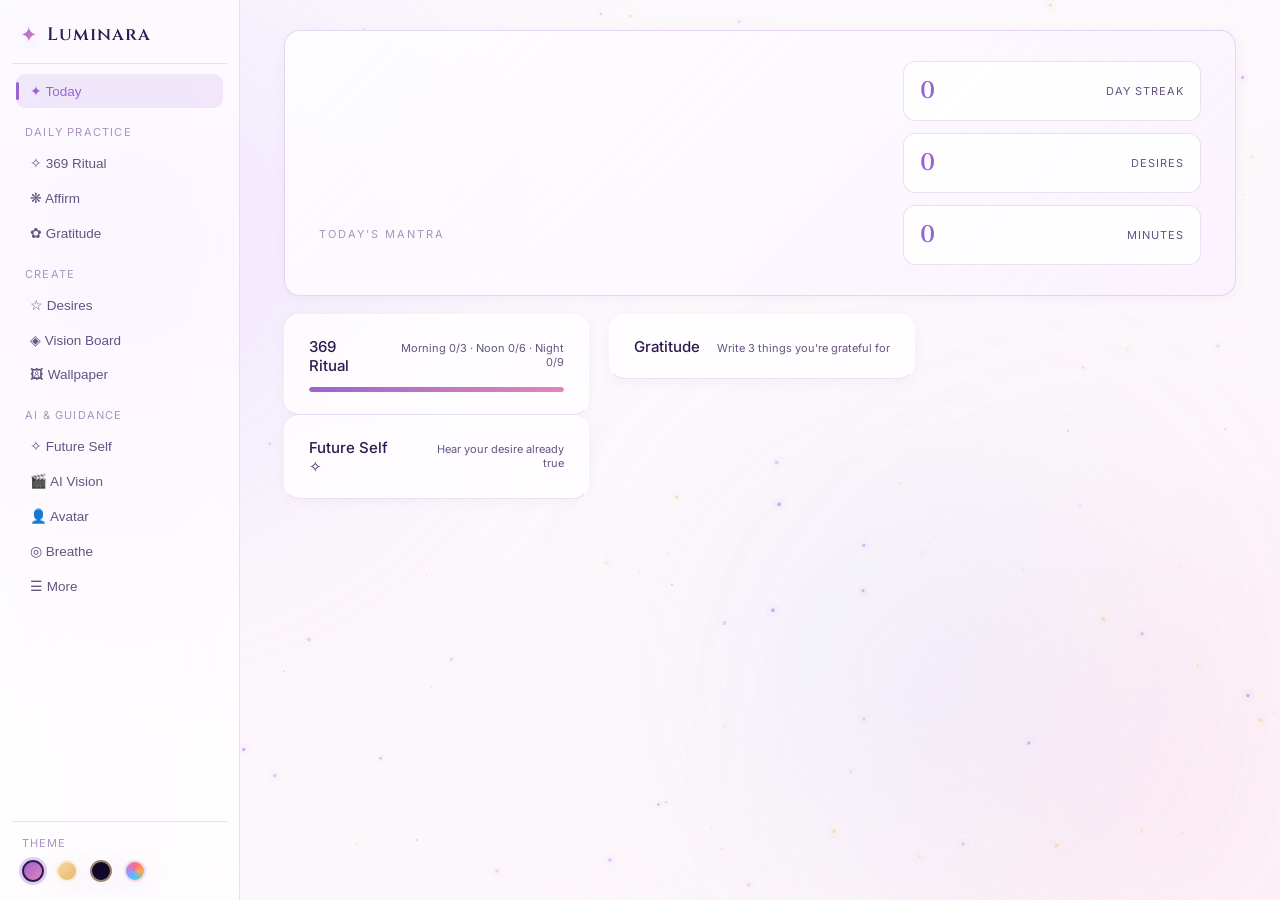
==== index.html @ 96cdc7b3 "Refine desktop UI: white cards, refined sidebar with groups, product-grade layout" ====
<!DOCTYPE html>
<html lang="en" data-theme="luminara">
<head>
  <meta charset="UTF-8">
  <meta name="viewport" content="width=device-width, initial-scale=1.0, viewport-fit=cover, user-scalable=no">
  <title>Luminara — Manifest Your Reality</title>
  <meta name="description" content="A dreamy manifestation tool: 369 method, gratitude journal, vision board, future-self audio & affirmations">
  <link rel="manifest" href="manifest.json">
  <meta name="theme-color" content="#120022">
  <link rel="apple-touch-icon" href="icons/icon-192.png">
  <meta name="apple-mobile-web-app-capable" content="yes">
  <meta name="apple-mobile-web-app-status-bar-style" content="black-translucent">
  <link rel="preconnect" href="https://fonts.googleapis.com">
  <link rel="preconnect" href="https://fonts.gstatic.com" crossorigin>
  <link href="https://fonts.googleapis.com/css2?family=Cinzel:wght@400;600;700&family=Instrument+Serif:ital@0;1&family=Barlow:wght@300;400;500;600&family=Inter:wght@300;400;500;600&display=swap" rel="stylesheet">
  <link rel="stylesheet" href="styles.css">
  <script>
  (function () {
    try {
      var ua = navigator.userAgent;
      var isPhone = /Android|iPhone|iPod|Opera Mini|IEMobile|Mobile|BlackBerry/i.test(ua);
      var isIPad = /Macintosh/i.test(ua) && navigator.maxTouchPoints > 1;
      var isTablet = /iPad|Tablet|PlayBook|Silk|Kindle|Nexus|KFTT/i.test(ua) || isIPad;
      var cls = (isPhone || isTablet) ? 'device-mobile' : 'device-desktop';
      document.documentElement.classList.add(cls);
    } catch (e) {}
  })();
  </script>
</head>
<body>
  <canvas id="starfield"></canvas>
  <div class="aurora a1"></div>
  <div class="aurora a2"></div>
  <div class="aurora a3"></div>

  <div id="app">
    <aside id="desktopSidebar" class="desktop-sidebar">
      <div class="ds-brand">
        <span class="brand-logo">✦</span>
        <span class="brand-name">Luminara</span>
      </div>
      <nav class="ds-nav">
        <button class="side-link active" data-tab="tab-today">✦ Today</button>
        <p class="ds-group">Daily Practice</p>
        <button class="side-link" data-tab="tab-369">✧ 369 Ritual</button>
        <button class="side-link" data-tab="tab-affirm">❋ Affirm</button>
        <button class="side-link" data-tab="tab-gratitude">✿ Gratitude</button>
        <p class="ds-group">Create</p>
        <button class="side-link" data-tab="tab-goals">☆ Desires</button>
        <button class="side-link" data-tab="tab-vision">◈ Vision Board</button>
        <button class="side-link" data-tab="tab-wallpaper">🖼 Wallpaper</button>
        <p class="ds-group">AI &amp; Guidance</p>
        <button class="side-link" data-tab="tab-future">✧ Future Self</button>
        <button class="side-link" data-tab="tab-ai-vision">🎬 AI Vision</button>
        <button class="side-link" data-tab="tab-avatar">👤 Avatar</button>
        <button class="side-link" data-tab="tab-meditate">◎ Breathe</button>
        <button class="side-link" data-tab="tab-more">☰ More</button>
      </nav>
      <div class="ds-foot">
        <p class="ds-label">Theme</p>
        <div class="ds-themes">
          <button class="ds-theme active" data-theme="luminara" title="Luminara" style="background:linear-gradient(135deg,#9a63d2,#e386b6)"></button>
          <button class="ds-theme" data-theme="manifest-light" title="Manifest Light" style="background:linear-gradient(135deg,#F5D9A0,#E8B86D)"></button>
          <button class="ds-theme" data-theme="manifest-dark" title="Manifest Dark" style="background:#12082a;border-color:rgba(245,217,160,.6)"></button>
          <button class="ds-theme" data-theme="prism" title="Prism White" style="background:conic-gradient(#ff6a88,#ffa751,#4fc3f7,#a78bfa,#ff6a88)"></button>
        </div>
      </div>
    </aside>
    <header class="app-header">
      <div class="brand">
        <span class="brand-logo">✦</span>
        <span class="brand-name">Luminara</span>
      </div>
      <button id="installBtn" class="install-btn hidden">Install</button>
    </header>

    <main>
      <!-- Dashboard -->
      <section id="tab-today" class="tab-page active">
        <div class="hero glass">
          <p class="hero-date" id="todayDate"></p>
          <h2 class="hero-greeting" id="greeting"></h2>
          <div class="daily-mantra">
            <span class="dm-label">Today's mantra</span>
            <p class="dm-text" id="dailyQuote"></p>
          </div>
          <div class="hero-stats">
            <div class="stat">
              <span class="stat-num" id="statStreak">0</span>
              <span class="stat-label">Day Streak</span>
            </div>
            <div class="stat">
              <span class="stat-num" id="statGoals">0</span>
              <span class="stat-label">Desires</span>
            </div>
            <div class="stat">
              <span class="stat-num" id="statMeditation">0</span>
              <span class="stat-label">Minutes</span>
            </div>
          </div>
        </div>

        <div class="card glass focus-card" data-goto="tab-369">
          <div class="focus-top">
            <span class="focus-title">369 Ritual</span>
            <span class="focus-meta" id="glance369">Morning 0/3 · Noon 0/6 · Night 0/9</span>
          </div>
          <div class="focus-bar"><div id="glance369bar"></div></div>
        </div>

        <div class="card glass focus-card" data-goto="tab-gratitude">
          <div class="focus-top">
            <span class="focus-title">Gratitude</span>
            <span class="focus-meta" id="glanceGratitude">Write 3 things you're grateful for</span>
          </div>
        </div>

        <div class="card glass focus-card" data-goto="tab-future">
          <div class="focus-top">
            <span class="focus-title">Future Self ✧</span>
            <span class="focus-meta" id="glanceFuture">Hear your desire already true</span>
          </div>
        </div>
      </section>

      <!-- Goals -->
      <section id="tab-goals" class="tab-page">
        <h2 class="page-title">Your Desires</h2>
        <p class="page-sub">Write them in the present tense, as if they have already manifested.</p>
        <form id="goalForm" class="card glass form-card">
          <input type="text" id="goalTitle" placeholder="e.g. I live in my dream beach house" required maxlength="60">
          <div class="form-row">
            <select id="goalCategory">
              <option value="abundance">💎 Abundance</option>
              <option value="love">💖 Love</option>
              <option value="career">⭐ Purpose</option>
              <option value="wellness">🌙 Wellness</option>
              <option value="growth">🌱 Growth</option>
            </select>
            <input type="date" id="goalDate" title="Target date (optional)">
          </div>
          <button type="submit" class="btn-primary">Plant This Seed ✦</button>
        </form>
        <div id="goalList" class="list"></div>
      </section>

      <!-- 369 -->
      <section id="tab-369" class="tab-page">
        <h2 class="page-title">369 Manifestation Ritual</h2>
        <p class="page-sub">Write 3× in the morning, 6× at noon, 9× at night. Focus on the feeling of your desire already fulfilled.</p>
        <div class="card glass form-card">
          <label class="field-label">Today's Affirmation</label>
          <div class="form-row">
            <input type="text" id="affirmInput" placeholder="I am worthy of all abundance" maxlength="50">
            <button id="affirmSave" class="btn-primary btn-small">Set</button>
          </div>
          <p class="current-affirm" id="currentAffirm"></p>
        </div>
        <div id="sessions"></div>
        <div id="done369" class="celebration hidden">
          <span class="cel-emoji">✧</span>
          <span>Ritual complete! The Universe has received your order.</span>
        </div>
      </section>

      <!-- Affirmations -->
      <section id="tab-affirm" class="tab-page">
        <h2 class="page-title">Sacred Affirmations</h2>
        <p class="page-sub">Speak them aloud. Let the words sink into your subconscious.</p>
        <div class="chips" id="affirmCats"></div>

        <!-- Stella-style Swipe collector -->
        <div class="swipe-block">
          <div class="swipe-head">
            <span class="sb-title">✧ Swipe to collect your favorites</span>
            <button id="swipeReset" class="link-btn">Reset</button>
          </div>
          <div id="swipeDeck" class="swipe-deck"></div>
          <div class="swipe-actions">
            <button id="swipeSkip" class="swipe-btn skip" aria-label="Skip">✕</button>
            <button id="swipeSave" class="swipe-btn save" aria-label="Save">♥</button>
          </div>
        </div>

        <div id="affirmList" class="list"></div>
      </section>

      <!-- Gratitude -->
      <section id="tab-gratitude" class="tab-page">
        <h2 class="page-title">Gratitude Journal</h2>
        <p class="page-sub">Gratitude is the highest frequency. What are you thankful for today?</p>
        <form id="gratForm" class="card glass form-card">
          <input type="text" class="grat-input" placeholder="1. I am grateful for…" maxlength="60">
          <input type="text" class="grat-input" placeholder="2. I am grateful for…" maxlength="60">
          <input type="text" class="grat-input" placeholder="3. I am grateful for…" maxlength="60">
          <button type="submit" class="btn-primary">Save Gratitude ✿</button>
        </form>
        <div id="gratHistory" class="list"></div>
      </section>

      <!-- Vision Board -->
      <section id="tab-vision" class="tab-page">
        <h2 class="page-title">Vision Board</h2>
        <p class="page-sub">Visualize your dream life. See it every day.</p>
        <form id="visionForm" class="card glass form-card">
          <div class="form-row">
            <input type="text" id="visionEmoji" placeholder="emoji" maxlength="4" value="🌊">
            <input type="text" id="visionText" placeholder="Describe your vision…" required maxlength="40">
          </div>
          <label class="photo-label">Add a photo (optional)
            <input type="file" id="visionPhoto" accept="image/*">
          </label>
          <button type="submit" class="btn-primary">Pin It ✦</button>
        </form>
        <div id="visionBoard" class="vision-grid"></div>
      </section>

      <!-- Future Self -->
      <section id="tab-future" class="tab-page">
        <h2 class="page-title">Future Self</h2>
        <p class="page-sub">Hear your desire spoken as if it has already come true. Your future self is calling.</p>
        <form id="fsForm" class="card glass form-card">
          <label class="field-label">What are you manifesting?</label>
          <textarea id="fsDesire" rows="3" placeholder="e.g. I run a thriving creative studio that lights people up" maxlength="160"></textarea>
          <button type="submit" class="btn-primary">Generate My Future Self ✦</button>
        </form>
        <div id="fsPlayer" class="card glass hidden">
          <p class="fs-script" id="fsScript"></p>
          <div class="fs-controls">
            <button id="fsPlay" class="btn-primary btn-small">▶ Play</button>
            <button id="fsAmbient" class="chip" aria-pressed="false">Ambient: Off</button>
          </div>
        </div>
      </section>

      <!-- AI Vision -->
      <section id="tab-ai-vision" class="tab-page">
        <h2 class="page-title">AI Vision</h2>
        <p class="page-sub">Upload your photo, describe the person you are becoming — AI paints it, then brings it to life.</p>

        <div class="card glass form-card">
          <label class="field-label">1 · Your photo</label>
          <input type="file" id="aiPhoto" accept="image/*" class="hidden">
          <div class="ai-drop" id="aiDrop"><span>📷</span><span>Tap to choose your photo</span></div>
          <div id="aiPrevBox" class="ai-prev hidden"><img id="aiPrevImg" alt="your photo"><button id="aiPrevClear" class="chip" type="button">Remove</button></div>
        </div>

        <div class="card glass form-card">
          <label class="field-label">2 · The self you are becoming</label>
          <textarea id="aiPrompt" rows="3" placeholder="e.g. me, radiant and confident, standing in a sunlit glass studio in Tokyo, wearing an elegant cream suit, softly smiling" maxlength="300"></textarea>
        </div>

        <div class="card glass form-card">
          <button id="aiKeyToggle" class="ai-key-toggle" type="button">⚙ AI Service Key · <span id="aiKeyState">not set</span></button>
          <div id="aiKeyBox" class="hidden">
            <p class="ai-key-hint">Get a free trial key at <a href="https://klingai.com/dev" target="_blank" rel="noopener">klingai.com/dev</a> → console → create an API Key. Paste Access Key + Secret Key (or a simple API Key).</p>
            <label class="field-label">Access Key</label>
            <input id="aiAk" type="text" placeholder="Access Key" autocomplete="off">
            <label class="field-label">Secret Key</label>
            <input id="aiSk" type="password" placeholder="Secret Key" autocomplete="off">
            <label class="field-label">— or a simple API Key —</label>
            <input id="aiKey" type="password" placeholder="API Key (skip if using Access/Secret)" autocomplete="off">
            <button id="aiKeySave" class="btn-primary btn-small" type="button">Save Keys</button>
          </div>
        </div>

        <div class="card glass form-card">
          <div class="ai-modes">
            <button id="aiBtnPhoto" class="btn-primary btn-small" type="button">✦ Generate Photo</button>
            <button id="aiBtnFree" class="btn-primary btn-small" type="button">◈ Free Photo</button>
            <button id="aiBtnVideo" class="btn-primary btn-small" type="button">▶ Generate Video</button>
          </div>
          <p class="ai-tip">◈ Free Photo = no key needed (Pollinations) · ✦ Photo &amp; ▶ Video use your Kling key. Video 5–15 min (can leave). Links expire in a few hours — download right away.</p>
          <div id="aiStatus" class="ai-status"></div>
        </div>

        <div id="aiResults"></div>
      </section>

      <!-- Meditation -->
      <section id="tab-meditate" class="tab-page">
        <h2 class="page-title">Cosmic Meditation</h2>
        <p class="page-sub">Close your eyes. Breathe. Feel your desire as if it's already yours.</p>
        <div class="card glass meditate-card">
          <div class="breath-wrap">
            <div class="breath-ring"></div>
            <div class="breath-circle" id="breathCircle">
              <span id="breathText">Ready</span>
            </div>
          </div>
          <div class="med-time" id="medTimer">05:00</div>
          <div class="chips center">
            <button class="chip dur-chip" data-min="3">3 min</button>
            <button class="chip dur-chip active" data-min="5">5 min</button>
            <button class="chip dur-chip" data-min="10">10 min</button>
          </div>
          <button id="medStart" class="btn-primary">Begin Journey ✦</button>
        </div>
      </section>

      <!-- Affirmation Wallpaper -->
      <section id="tab-wallpaper" class="tab-page">
        <h2 class="page-title">Affirmation Wallpaper</h2>
        <p class="page-sub">Design a wallpaper with your affirmation — export it, then set it on your phone or desktop.</p>

        <div class="card glass form-card">
          <label class="field-label">1 · Background</label>
          <div class="wp-bgs" id="wpBgs"></div>
          <label class="field-label">or your own photo</label>
          <input type="file" id="wpPhoto" accept="image/*" class="hidden">
          <div class="ai-drop" id="wpDrop"><span>🖼</span><span>Tap to upload your photo</span></div>
          <div id="wpPrevBox" class="ai-prev hidden"><img id="wpPrevImg" alt="your photo"><button id="wpPrevClear" class="chip" type="button">Remove photo</button></div>
        </div>

        <div class="card glass form-card">
          <label class="field-label">2 · Your affirmation</label>
          <textarea id="wpText" rows="2" maxlength="120" placeholder="I am becoming who I am meant to be"></textarea>
          <button id="wpShuffle" class="chip" type="button">✦ Shuffle affirmation</button>
        </div>

        <div class="card glass form-card">
          <label class="field-label">3 · Style</label>
          <div class="chips">
            <button class="chip wp-ratio active" data-ratio="phone">📱 Phone 9:16</button>
            <button class="chip wp-ratio" data-ratio="desktop">💻 Desktop 16:9</button>
          </div>
          <div class="chips">
            <button class="chip wp-pos active" data-pos="center">Center</button>
            <button class="chip wp-pos" data-pos="top">Top</button>
            <button class="chip wp-pos" data-pos="bottom">Bottom</button>
          </div>
          <div class="chips">
            <button class="chip wp-tone active" data-tone="light">Light text</button>
            <button class="chip wp-tone" data-tone="dark">Dark text</button>
          </div>
          <div class="wp-size">
            <label>Text size</label>
            <input type="range" id="wpSize" min="26" max="80" value="48">
          </div>
        </div>

        <div class="card glass form-card">
          <canvas id="wpCanvas" class="wp-canvas"></canvas>
          <button id="wpExport" class="btn-primary">⬇ Download Wallpaper</button>
          <div id="wpGuide" class="wp-guide hidden">
            <p class="wp-guide-t"><b>Set it as your wallpaper:</b></p>
            <p id="wpGuideText" class="wp-guide-b"></p>
          </div>
        </div>
      </section>

      <!-- AI Avatar Speaker -->
      <section id="tab-avatar" class="tab-page">
        <h2 class="page-title">AI Avatar Speaker</h2>
        <p class="page-sub">Meet your virtual guide — a lifelike avatar who speaks affirmations directly to you.</p>

        <div class="card glass form-card">
          <label class="field-label">1 · Your avatar</label>
          <div class="av-presets" id="avPresets"></div>
          <label class="field-label">or describe your own</label>
          <input id="avPrompt" type="text" placeholder="e.g. a wise, kind woman with warm brown eyes, soft studio light" maxlength="160">
          <div class="av-actions">
            <button id="avGen" class="btn-primary btn-small" type="button">✦ Generate Avatar</button>
            <button id="avUsePhoto" class="chip" type="button">Use my photo</button>
            <input type="file" id="avPhoto" accept="image/*" class="hidden">
          </div>
          <p class="av-note">Avatar is generated free with Pollinations AI — no key needed.</p>
        </div>

        <div class="card glass form-card">
          <div class="av-stage" id="avStage">
            <div class="av-face" id="avFace">
              <img id="avImg" alt="your avatar">
              <div class="av-mouth" id="avMouth"></div>
              <div class="av-halo"></div>
            </div>
            <p class="av-state" id="avState">Pick a preset or describe an avatar to begin ✨</p>
          </div>
        </div>

        <div class="card glass form-card">
          <label class="field-label">2 · Affirmation to speak</label>
          <textarea id="avText" rows="2" maxlength="160" placeholder="I am worthy of my wildest dreams"></textarea>
          <button id="avShuffle" class="chip" type="button">✦ Shuffle affirmation</button>
          <div class="av-controls">
            <button id="avSpeak" class="btn-primary" type="button">▶ Speak It</button>
            <button id="avStop" class="chip" type="button">⏹ Stop</button>
            <select id="avVoice" class="av-voice" aria-label="voice"></select>
          </div>
        </div>
      </section>

      <!-- More / Practice Hub -->
      <section id="tab-more" class="tab-page">
        <h2 class="page-title">Your Practice</h2>
        <p class="page-sub">Everything else, gathered in one calm place.</p>
        <div class="more-grid">
          <div class="more-card" data-goto="tab-ai-vision">
            <span class="mc-ico">🎬</span>
            <span class="mc-title">AI Vision</span>
            <span class="mc-desc">See &amp; become your future self</span>
          </div>
          <div class="more-card" data-goto="tab-wallpaper">
            <span class="mc-ico">🖼</span>
            <span class="mc-title">Wallpaper</span>
            <span class="mc-desc">Affirmation wallpapers</span>
          </div>
          <div class="more-card" data-goto="tab-avatar">
            <span class="mc-ico">👤</span>
            <span class="mc-title">Avatar</span>
            <span class="mc-desc">A guide who speaks to you</span>
          </div>
          <div class="more-card" data-goto="tab-goals">
            <span class="mc-ico">☆</span>
            <span class="mc-title">Desires</span>
            <span class="mc-desc">Plant &amp; track your intentions</span>
          </div>
          <div class="more-card" data-goto="tab-gratitude">
            <span class="mc-ico">✿</span>
            <span class="mc-title">Gratitude</span>
            <span class="mc-desc">A daily thanks journal</span>
          </div>
          <div class="more-card" data-goto="tab-vision">
            <span class="mc-ico">◈</span>
            <span class="mc-title">Vision Board</span>
            <span class="mc-desc">Visualize your dream life</span>
          </div>
          <div class="more-card" data-goto="tab-meditate">
            <span class="mc-ico">◎</span>
            <span class="mc-title">Breathe</span>
            <span class="mc-desc">Cosmic meditation timer</span>
          </div>
          <div class="more-card" data-goto="tab-future">
            <span class="mc-ico">✧</span>
            <span class="mc-title">Future Self</span>
            <span class="mc-desc">Hear your desire fulfilled</span>
          </div>
        </div>
      </section>
    </main>

    <nav class="tab-bar">
      <button class="tab-btn active" data-tab="tab-today"><span class="tb-icon">✦</span><span class="tb-label">Home</span></button>
      <button class="tab-btn" data-tab="tab-369"><span class="tb-icon">✧</span><span class="tb-label">369</span></button>
      <button class="tab-btn" data-tab="tab-affirm"><span class="tb-icon">❋</span><span class="tb-label">Affirm</span></button>
      <button class="tab-btn" data-tab="tab-more"><span class="tb-icon">☰</span><span class="tb-label">More</span></button>
    </nav>

    <!-- Theme Switcher -->
    <button id="themeFab" class="theme-fab" aria-label="Switch theme">✦</button>
    <div id="themePanel" class="theme-panel hidden">
      <p class="theme-panel-title">Choose a look</p>
      <button class="theme-opt" data-theme="luminara"><span class="to-ico">✦</span><span class="to-name">Luminara</span><span class="to-desc">Dreamy lavender</span></button>
      <button class="theme-opt" data-theme="manifest-light"><span class="to-ico">☀</span><span class="to-name">Manifest Light</span><span class="to-desc">Liquid gold & glass</span></button>
      <button class="theme-opt" data-theme="manifest-dark"><span class="to-ico">🌙</span><span class="to-name">Manifest Dark</span><span class="to-desc">Cosmic nebula</span></button>
      <button class="theme-opt" data-theme="prism"><span class="to-ico">◈</span><span class="to-name">Prism White</span><span class="to-desc">Iridescent white</span></button>
    </div>

    <!-- Onboarding Quiz -->
    <div id="quizModal" class="quiz-modal hidden">
      <div class="quiz-card glass">
        <div class="quiz-step" data-step="1">
          <h3>Welcome to Luminara ✦</h3>
          <p class="quiz-q">Let's make this truly yours. What should we call you?</p>
          <input id="qName" type="text" placeholder="Your name" maxlength="20">
          <button class="btn-primary q-next">Continue</button>
        </div>
        <div class="quiz-step hidden" data-step="2">
          <h3>What do you most want to shift?</h3>
          <p class="quiz-q">Pick the area calling to you right now.</p>
          <div class="chips center" id="qCats">
            <button class="chip" data-cat="Abundance">💎 Abundance</button>
            <button class="chip" data-cat="Love">💖 Love</button>
            <button class="chip" data-cat="Career">⭐ Purpose</button>
            <button class="chip" data-cat="Wellness">🌙 Wellness</button>
            <button class="chip" data-cat="Growth">🌱 Growth</button>
          </div>
          <button class="btn-primary q-next">Continue</button>
        </div>
        <div class="quiz-step hidden" data-step="3">
          <h3>What are you manifesting?</h3>
          <p class="quiz-q">One sentence. The future self script will use it.</p>
          <textarea id="qDesire" rows="3" placeholder="e.g. I wake up free, fulfilled, and deeply loved" maxlength="160"></textarea>
          <button class="btn-primary" id="qFinish">Begin Journey ✦</button>
        </div>
        <div class="quiz-dots"><span class="qdot active"></span><span class="qdot"></span><span class="qdot"></span></div>
        <button class="chip q-skip" id="qSkip" type="button">Skip for now →</button>
      </div>
    </div>
  </div>

  <script src="app.js"></script>
</body>
</html>
---- styles.css ----
/* ════════════════════════════════════════════════════════════════
   Luminara — Multi-Theme Design System
   Themes: luminara · manifest-light · manifest-dark
   ════════════════════════════════════════════════════════════════ */

/* ---------- THEME TOKENS ---------- */
:root[data-theme="luminara"] {
  --font-heading: 'Cinzel', serif;
  --font-body: 'Inter', sans-serif;
  --bg-grad: linear-gradient(160deg, #f1eafc 0%, #fbe8f4 45%, #f8ecfb 100%);
  --surface: rgba(249,242,255,0.62);
  --surface-hover: rgba(251,246,255,0.8);
  --surface-2: rgba(252,247,255,0.5);
  --border: rgba(175,135,210,0.25);
  --border-strong: rgba(175,135,210,0.32);
  --text: #2d1b4e;
  --text-soft: #655381;
  --text-dim: #a894bf;
  --accent: #9a63d2;
  --accent2: #e386b6;
  --accent3: #c0a0f0;
  --cta-grad: linear-gradient(135deg, #9a63d2 0%, #bd76c2 48%, #e386b6 100%);
  --cta-text: #fff;
  --stat-color: #9a63d2;
  --heading-italic: normal;
  --shadow-card: 0 6px 26px rgba(140,100,200,0.1);
  --shadow-hover: 0 14px 44px rgba(140,100,200,0.18);
  --aur-a: radial-gradient(circle, #d3b0ff 0%, transparent 70%);
  --aur-b: radial-gradient(circle, #ffc4de 0%, transparent 70%);
  --aur-c: radial-gradient(circle, #bcd4ff 0%, transparent 70%);
  --aur-op: 0.42;
  --heading-gradient: none;
}

:root[data-theme="manifest-light"] {
  --font-heading: 'Instrument Serif', serif;
  --font-body: 'Barlow', 'Inter', sans-serif;
  --bg-grad: #FAF6FF;
  --surface: linear-gradient(180deg, rgba(255,255,255,0.68) 0%, rgba(255,255,255,0.38) 45%, rgba(241,232,255,0.42) 100%);
  --surface-hover: linear-gradient(180deg, rgba(255,255,255,0.85) 0%, rgba(255,255,255,0.55) 45%, rgba(241,232,255,0.6) 100%);
  --surface-2: rgba(241,232,255,0.6);
  --border: rgba(255,255,255,0.6);
  --border-strong: rgba(184,161,227,0.28);
  --text: #4A3F5C;
  --text-soft: #7C6F8E;
  --text-dim: #A89BC4;
  --accent: #B8A1E3;
  --accent2: #F4A6BD;
  --accent3: #E8B86D;
  --cta-grad: linear-gradient(180deg, #F5D9A0 0%, #E8B86D 55%, #E8B86D 100%);
  --cta-text: #fff;
  --stat-color: #E8B86D;
  --heading-italic: italic;
  --shadow-card: 0 10px 38px rgba(184,161,227,0.16), 0 2px 6px rgba(74,63,92,0.04);
  --shadow-hover: 0 14px 48px rgba(184,161,227,0.24), 0 3px 8px rgba(74,63,92,0.06);
  --aur-a: radial-gradient(circle, #B8A1E3 0%, transparent 70%);
  --aur-b: radial-gradient(circle, #F4A6BD 0%, transparent 70%);
  --aur-c: radial-gradient(circle, #F5D9A0 0%, transparent 70%);
  --aur-op: 0.45;
  --heading-gradient: linear-gradient(135deg, #E8B86D, #F4A6BD);
}

:root[data-theme="manifest-dark"] {
  --font-heading: 'Instrument Serif', serif;
  --font-body: 'Barlow', 'Inter', sans-serif;
  --bg-grad: linear-gradient(180deg, #0a0415 0%, #070416 45%, #10072a 100%);
  --surface: rgba(255,255,255,0.035);
  --surface-hover: rgba(255,255,255,0.07);
  --surface-2: rgba(255,255,255,0.04);
  --border: transparent;
  --border-strong: transparent;
  --text: #ffffff;
  --text-soft: rgba(255,255,255,0.82);
  --text-dim: rgba(255,255,255,0.55);
  --accent: #F5D9A0;
  --accent2: #F4A6BD;
  --accent3: #B8A1E3;
  --cta-grad: rgba(255,255,255,0.06);
  --cta-text: #ffffff;
  --stat-color: #F5D9A0;
  --heading-italic: italic;
  --shadow-card: 0 10px 40px rgba(0,0,0,0.3);
  --shadow-hover: 0 14px 50px rgba(0,0,0,0.4);
  --aur-a: radial-gradient(ellipse, rgba(184,161,227,0.38) 0%, transparent 70%);
  --aur-b: radial-gradient(ellipse, rgba(244,166,189,0.28) 0%, transparent 70%);
  --aur-c: radial-gradient(ellipse, rgba(232,184,109,0.22) 0%, transparent 70%);
  --aur-op: 0.6;
  --heading-gradient: linear-gradient(135deg, #F5D9A0, #F4A6BD, #B8A1E3);
}

:root[data-theme="prism"] {
  --font-heading: 'Instrument Serif', serif;
  --font-body: 'Barlow', 'Inter', sans-serif;
  --bg-grad:
    radial-gradient(1200px 820px at 88% -12%, rgba(255,160,160,0.30) 0%, transparent 62%),
    radial-gradient(1000px 720px at -12% 32%, rgba(160,215,255,0.32) 0%, transparent 62%),
    radial-gradient(920px 680px at 55% 112%, rgba(255,215,150,0.26) 0%, transparent 62%),
    radial-gradient(760px 620px at 12% 88%, rgba(215,185,255,0.24) 0%, transparent 62%),
    linear-gradient(180deg, #ffffff 0%, #fdfaff 55%, #faf6ff 100%);
  --surface: rgba(255,255,255,0.72);
  --surface-hover: rgba(255,255,255,0.9);
  --surface-2: rgba(252,250,255,0.55);
  --border: rgba(255,255,255,0.8);
  --border-strong: rgba(190,175,255,0.45);
  --text: #3a3450;
  --text-soft: #6f6887;
  --text-dim: #aaa3c0;
  --accent: #8f7bd8;
  --accent2: #f290b0;
  --accent3: #f0b45e;
  --cta-grad: linear-gradient(120deg, #f39bb8 0%, #f7c978 45%, #8fc3f5 100%);
  --cta-text: #fff;
  --stat-color: #c471ed;
  --heading-italic: italic;
  --shadow-card: 0 8px 34px rgba(150,125,225,0.16);
  --shadow-hover: 0 16px 50px rgba(150,125,225,0.26);
  --aur-a: radial-gradient(circle, rgba(255,148,148,0.55) 0%, transparent 70%);
  --aur-b: radial-gradient(circle, rgba(255,209,128,0.5) 0%, transparent 70%);
  --aur-c: radial-gradient(circle, rgba(140,195,255,0.55) 0%, transparent 70%);
  --aur-op: 0.55;
  --heading-gradient: linear-gradient(120deg, #ff6a88 0%, #ffa751 28%, #4fc3f7 62%, #a78bfa 100%);
}

/* ---------- BASE ---------- */
* { margin: 0; padding: 0; box-sizing: border-box; -webkit-tap-highlight-color: transparent; }

body {
  font-family: var(--font-body);
  background: var(--bg-grad);
  background-attachment: fixed;
  color: var(--text);
  min-height: 100vh;
  overflow-x: hidden;
  -webkit-font-smoothing: antialiased;
  transition: background 0.5s ease, color 0.5s ease;
}

#starfield { position: fixed; top: 0; left: 0; width: 100%; height: 100%; z-index: 0; pointer-events: none; }

.aurora {
  position: fixed; border-radius: 50%; filter: blur(135px);
  pointer-events: none; z-index: 0; animation: auroraFloat 22s ease-in-out infinite;
}
.aurora.a1 { width: 55vmax; height: 55vmax; opacity: var(--aur-op); background: var(--aur-a); top: -12%; left: -18%; }
.aurora.a2 { width: 45vmax; height: 45vmax; opacity: var(--aur-op); background: var(--aur-b); bottom: -18%; right: -12%; animation-delay: -8s; }
.aurora.a3 { width: 35vmax; height: 35vmax; opacity: var(--aur-op); background: var(--aur-c); top: 50%; left: 55%; animation-delay: -14s; }
@keyframes auroraFloat {
  0%,100% { transform: translate(0,0) scale(1); }
  25% { transform: translate(5%,-4%) scale(1.08); }
  50% { transform: translate(-3%,6%) scale(0.94); }
  75% { transform: translate(4%,3%) scale(1.06); }
}

#app { position: relative; z-index: 1; max-width: 560px; margin: 0 auto; padding-bottom: 100px; }

/* ---------- HEADER ---------- */
.app-header { display: flex; justify-content: space-between; align-items: center; padding: 22px 20px 12px; }
.brand { display: flex; align-items: center; gap: 8px; }
.brand-logo {
  font-size: 28px; animation: sparkle 2.5s ease-in-out infinite;
  color: var(--accent);
  filter: drop-shadow(0 2px 8px rgba(180,130,210,0.3));
}
:root[data-theme="luminara"] .brand-logo {
  background: var(--cta-grad); -webkit-background-clip: text; background-clip: text; color: transparent;
}
:root[data-theme="manifest-light"] .brand-logo,
:root[data-theme="manifest-dark"] .brand-logo,
:root[data-theme="prism"] .brand-logo {
  background: var(--heading-gradient); -webkit-background-clip: text; background-clip: text; color: transparent;
}
@keyframes sparkle { 0%,100% { opacity: 0.7; transform: scale(1); } 50% { opacity: 1; transform: scale(1.18); } }
.brand-name {
  font-family: var(--font-heading); font-style: var(--heading-italic);
  font-size: 23px; font-weight: 600; letter-spacing: 2px; color: var(--text);
}
:root[data-theme="manifest-light"] .brand-name,
:root[data-theme="manifest-dark"] .brand-name,
:root[data-theme="prism"] .brand-name {
  background: var(--heading-gradient); -webkit-background-clip: text; background-clip: text; color: transparent;
}
.install-btn {
  border: 1.5px solid var(--border-strong); background: var(--surface-2);
  color: var(--accent); border-radius: 999px; padding: 8px 18px;
  font-size: 12px; cursor: pointer; transition: 0.35s; backdrop-filter: blur(10px);
}
.install-btn:hover { background: var(--surface-hover); }
.hidden { display: none !important; }

main { padding: 10px 18px 0; }

/* ---------- TABS ---------- */
.tab-page { display: none; animation: fadeSlide .4s ease; }
.tab-page.active { display: block; }
@keyframes fadeSlide { from { opacity: 0; transform: translateY(10px); filter: blur(6px); } to { opacity: 1; transform: none; filter: blur(0); } }

.tab-bar {
  position: fixed; bottom: 0; left: 0; right: 0; z-index: 10;
  display: flex; justify-content: space-around;
  background: var(--surface-2); backdrop-filter: blur(20px) saturate(180%);
  border-top: 1px solid var(--border); padding: 8px 2px calc(8px + env(safe-area-inset-bottom));
}
.tab-btn { border: none; background: none; color: var(--text-dim); display: flex; flex-direction: column; align-items: center; gap: 2px; cursor: pointer; padding: 6px 10px; border-radius: 14px; transition: 0.3s; flex: 1; max-width: 64px; }
.tab-btn .tb-icon { font-size: 21px; transition: 0.3s; line-height: 1; }
.tab-btn .tb-label { font-size: 9px; text-transform: uppercase; letter-spacing: 0.4px; max-height: 0; opacity: 0; overflow: hidden; transition: 0.3s; }
.tab-btn.active { color: var(--accent); background: color-mix(in srgb, var(--accent) 12%, transparent); }
.tab-btn.active .tb-label { max-height: 14px; opacity: 1; font-weight: 600; margin-top: 1px; }
.tab-btn.active .tb-icon { transform: translateY(-1px); }

/* ---------- GLASS CARD ---------- */
.glass, .card {
  position: relative; isolation: isolate;
  background: var(--surface); backdrop-filter: blur(18px) saturate(1.6);
  -webkit-backdrop-filter: blur(18px) saturate(1.6);
  border: 1px solid var(--border);
  border-top-color: rgba(255,255,255,0.85);
  border-bottom-color: var(--border-strong);
  border-radius: 22px; padding: 22px 20px; margin-bottom: 16px;
  box-shadow: var(--shadow-card); transition: 0.4s cubic-bezier(0.2,0.7,0.3,1);
  overflow: hidden;
}
.glass:hover, .card:hover {
  transform: translateY(-2px);
  background: var(--surface-hover); box-shadow: var(--shadow-hover);
}

/* Manifest liquid-glass top sheen */
:root[data-theme="manifest-light"] .glass::before,
:root[data-theme="manifest-light"] .card::before {
  content: ""; position: absolute; z-index: -1; top: 0; left: 0; right: 0; height: 45%;
  background: linear-gradient(135deg, rgba(255,255,255,0.6) 0%, rgba(255,255,255,0) 55%, rgba(244,166,189,0.08) 100%);
  border-top-left-radius: 22px; border-top-right-radius: 22px;
  border-bottom-right-radius: 60%; border-bottom-left-radius: 50%;
  pointer-events: none; opacity: 0.9;
}
/* Manifest dark: gradient border via mask */
:root[data-theme="manifest-dark"] .glass::before,
:root[data-theme="manifest-dark"] .card::before {
  content: ""; position: absolute; inset: 0; border-radius: inherit; padding: 1.4px;
  background: linear-gradient(180deg, rgba(255,255,255,0.45) 0%, rgba(255,255,255,0.15) 20%, rgba(255,255,255,0) 40%, rgba(255,255,255,0) 60%, rgba(255,255,255,0.15) 80%, rgba(255,255,255,0.45) 100%);
  -webkit-mask: linear-gradient(#fff 0 0) content-box, linear-gradient(#fff 0 0);
  -webkit-mask-composite: xor; mask-composite: exclude; pointer-events: none;
}
:root[data-theme="manifest-dark"] .glass, :root[data-theme="manifest-dark"] .card {
  box-shadow: inset 0 1px 1px rgba(255,255,255,0.1), var(--shadow-card);
}
:root[data-theme="manifest-dark"] .glass:hover, :root[data-theme="manifest-dark"] .card:hover {
  background: rgba(255,255,255,0.07); box-shadow: inset 0 1px 1px rgba(255,255,255,0.18), var(--shadow-hover);
}
/* Prism: iridescent rainbow top sheen */
:root[data-theme="prism"] .glass::before,
:root[data-theme="prism"] .card::before {
  content: ""; position: absolute; z-index: -1; top: 0; left: 0; right: 0; height: 45%;
  background: linear-gradient(135deg, rgba(255,255,255,0.9) 0%, rgba(244,166,189,0.20) 32%, rgba(184,161,227,0.14) 58%, rgba(143,195,245,0.22) 100%);
  border-top-left-radius: 22px; border-top-right-radius: 22px;
  border-bottom-right-radius: 60%; border-bottom-left-radius: 50%;
  pointer-events: none; opacity: 0.85;
}
:root[data-theme="prism"] .glass, :root[data-theme="prism"] .card {
  border-top-color: rgba(255,255,255,0.95);
  border-bottom-color: rgba(190,175,255,0.35);
}

/* ---------- TYPOGRAPHY ---------- */
.page-title {
  font-family: var(--font-heading); font-style: var(--heading-italic);
  font-size: 25px; letter-spacing: 1.5px; margin: 10px 0 6px; color: var(--text);
}
.page-sub { color: var(--text-soft); font-size: 13px; margin-bottom: 14px; line-height: 1.6; }

/* ---------- HERO ---------- */
.hero {
  background: var(--surface); border: 1px solid var(--border);
  border-top-color: rgba(255,255,255,0.85); border-bottom-color: var(--border-strong);
  text-align: center; padding: 26px 20px; box-shadow: var(--shadow-card);
}
:root[data-theme="luminara"] .hero {
  background: linear-gradient(135deg, rgba(154,99,210,0.18), rgba(227,134,182,0.18));
  border-color: rgba(175,135,210,0.3);
}
:root[data-theme="manifest-light"] .hero {
  background: linear-gradient(135deg, rgba(232,184,109,0.16), rgba(244,166,189,0.16));
  border-color: rgba(255,255,255,0.6);
}
:root[data-theme="manifest-dark"] .hero {
  background: rgba(255,255,255,0.04); border-color: transparent;
  box-shadow: inset 0 1px 1px rgba(255,255,255,0.1), var(--shadow-card);
}
:root[data-theme="prism"] .hero {
  background: linear-gradient(120deg, rgba(255,160,160,0.20), rgba(255,215,150,0.18) 40%, rgba(150,200,255,0.20));
  border-color: rgba(190,175,255,0.35);
  border-top-color: rgba(255,255,255,0.95);
}
.hero-date { font-size: 13px; color: var(--text-soft); margin-bottom: 6px; }
.hero-greeting {
  font-family: var(--font-heading); font-style: var(--heading-italic);
  font-size: 27px; margin: 6px 0 14px; letter-spacing: 1px;
}
:root[data-theme="manifest-light"] .hero-greeting,
:root[data-theme="manifest-dark"] .hero-greeting,
:root[data-theme="prism"] .hero-greeting {
  background: var(--heading-gradient); -webkit-background-clip: text; background-clip: text; color: transparent;
}
.hero-quote {
  font-size: 14px; line-height: 1.7; font-style: italic;
  background: var(--surface-2); border-radius: 12px; padding: 14px 16px;
  color: var(--text-soft); border: 1px solid var(--border);
}
.hero-stats { display: flex; justify-content: space-around; margin-top: 20px; text-align: center; }
.stat { position: relative; }
.stat-num { font-family: var(--font-heading); font-style: var(--heading-italic); font-size: 26px; font-weight: 600; display: block; color: var(--stat-color); }
.stat-label { font-size: 10px; color: var(--text-soft); text-transform: uppercase; letter-spacing: 1px; }
.stat-spark { position: absolute; top: -8px; right: -10px; font-size: 13px; }
.mini-card { display: flex; align-items: center; gap: 14px; cursor: pointer; }
.mini-card:active { transform: scale(0.97); }
.mini-icon { font-size: 22px; color: var(--accent); flex-shrink: 0; animation: sparkle 3s ease-in-out infinite; }
.mini-info { flex: 1; }
.mini-info h3 { font-size: 15px; font-weight: 500; }
.mini-info p { font-size: 12px; color: var(--text-soft); margin-top: 3px; }
.mini-arrow { color: var(--accent); font-size: 18px; opacity: 0.5; }

/* Daily mantra */
.daily-mantra { margin-top: 18px; text-align: center; }
.dm-label { display: block; font-size: 11px; text-transform: uppercase; letter-spacing: 2px; color: var(--text-dim); margin-bottom: 8px; }
.dm-text { font-family: var(--font-heading); font-style: var(--heading-italic); font-size: 19px; line-height: 1.55; color: var(--text); }
:root[data-theme="manifest-light"] .dm-text,
:root[data-theme="manifest-dark"] .dm-text,
:root[data-theme="prism"] .dm-text { background: var(--heading-gradient); -webkit-background-clip: text; background-clip: text; color: transparent; }

/* Focus cards (home quick links) */
.focus-card { cursor: pointer; transition: 0.3s; }
.focus-card:active { transform: scale(0.98); }
.focus-top { display: flex; align-items: baseline; justify-content: space-between; gap: 12px; }
.focus-title { font-size: 15px; font-weight: 500; }
.focus-meta { font-size: 11px; color: var(--text-soft); text-align: right; }
.focus-bar { height: 5px; background: var(--surface-2); border-radius: 999px; margin-top: 12px; overflow: hidden; }
.focus-bar > div { height: 100%; background: var(--cta-grad); border-radius: 999px; transition: width 0.4s ease; }

/* More / Practice hub */
.more-grid { display: grid; grid-template-columns: 1fr 1fr; gap: 12px; margin-top: 6px; }
.more-card {
  background: var(--surface); border: 1px solid var(--border); border-top-color: rgba(255,255,255,0.6);
  border-radius: 18px; padding: 18px 16px; cursor: pointer; backdrop-filter: blur(12px);
  display: flex; flex-direction: column; gap: 5px; transition: 0.35s; min-height: 102px;
}
:root[data-theme="manifest-dark"] .more-card { border-color: transparent; box-shadow: inset 0 1px 1px rgba(255,255,255,0.06); }
.more-card:hover { transform: translateY(-2px); background: var(--surface-hover); box-shadow: var(--shadow-hover); }
.more-card:active { transform: scale(0.98); }
.mc-ico { font-size: 24px; color: var(--accent); }
.mc-title { font-size: 15px; font-weight: 600; }
.mc-desc { font-size: 11px; color: var(--text-soft); line-height: 1.45; }

/* ---------- FORMS ---------- */
.form-card label.field-label { font-size: 12px; color: var(--text-soft); display: block; margin-bottom: 6px; text-transform: uppercase; letter-spacing: 1px; }
textarea {
  width: 100%; border: 1.5px solid var(--border); border-radius: 13px;
  padding: 12px 14px; font-size: 14px; margin-bottom: 10px; outline: none; resize: vertical;
  background: var(--surface-2); color: var(--text); font-family: var(--font-body); transition: 0.35s;
}
input, select {
  width: 100%; border: 1.5px solid var(--border); border-radius: 13px;
  padding: 12px 14px; font-size: 14px; margin-bottom: 10px; outline: none;
  background: var(--surface-2); color: var(--text); font-family: var(--font-body); transition: 0.35s;
}
:root[data-theme="manifest-dark"] input, :root[data-theme="manifest-dark"] select,
:root[data-theme="manifest-dark"] textarea {
  border-color: transparent; background: rgba(255,255,255,0.05);
  box-shadow: inset 0 1px 1px rgba(255,255,255,0.08);
}
input::placeholder, textarea::placeholder { color: var(--text-dim); }
input:focus, select:focus, textarea:focus { border-color: var(--accent); box-shadow: 0 0 0 3px color-mix(in srgb, var(--accent) 25%, transparent); background: var(--surface-hover); }
.form-row { display: flex; gap: 10px; }
.form-row > * { flex: 1; }
.btn-primary {
  width: 100%; border: 1px solid var(--border-strong); background: var(--cta-grad);
  color: var(--cta-text); border-radius: 14px; padding: 13px; font-size: 15px;
  font-weight: 600; cursor: pointer; transition: 0.35s; letter-spacing: 0.5px;
  position: relative; overflow: hidden;
}
:root[data-theme="manifest-light"] .btn-primary {
  border: 1px solid rgba(255,255,255,0.55); border-top-color: rgba(255,255,255,0.85);
  box-shadow: inset 0 1.5px 0 rgba(255,255,255,0.8), 0 10px 28px rgba(244,166,189,0.28);
}
:root[data-theme="manifest-dark"] .btn-primary {
  border: 1px solid transparent; box-shadow: inset 0 1px 1px rgba(255,255,255,0.15);
  font-weight: 500;
}
:root[data-theme="prism"] .btn-primary {
  border: 1px solid rgba(255,255,255,0.75);
  box-shadow: inset 0 1.5px 0 rgba(255,255,255,0.85), 0 10px 30px rgba(255,170,190,0.30);
}
.btn-primary:active { transform: scale(0.97); }
.btn-small { width: auto; padding: 12px 20px; flex: none; margin-bottom: 10px; }
.current-affirm { font-size: 13px; color: var(--accent); margin-top: 4px; }
.link-btn { border: none; background: none; color: var(--accent); font-size: 12px; cursor: pointer; padding: 4px; text-decoration: underline; }

/* photo upload */
.photo-label { display: block; font-size: 12px; color: var(--text-soft); margin-bottom: 6px; text-transform: uppercase; letter-spacing: 1px; }
.photo-label input[type="file"] { margin-bottom: 12px; font-size: 13px; padding: 8px 10px; }
:root[data-theme="manifest-dark"] .photo-label input[type="file"] { color: var(--text-dim); }

/* ---------- LISTS ---------- */
.list-item {
  background: var(--surface); backdrop-filter: blur(12px);
  border: 1px solid var(--border); border-top-color: rgba(255,255,255,0.6);
  border-radius: 15px; padding: 14px 16px; margin-bottom: 10px;
  display: flex; align-items: center; gap: 10px; transition: 0.35s;
}
.list-item:hover { background: var(--surface-hover); border-color: var(--border-strong); }
.list-item .grow { flex: 1; }
.list-item .title { font-size: 14px; font-weight: 500; }
.list-item .meta { font-size: 11px; color: var(--text-soft); margin-top: 3px; }
.list-item.done .title { text-decoration: line-through; color: var(--text-dim); }
.icon-btn { border: none; background: none; font-size: 17px; cursor: pointer; padding: 6px; color: var(--text-dim); transition: 0.2s; }
.icon-btn:hover { color: var(--accent2); }
.badge { font-size: 10px; padding: 3px 10px; border-radius: 999px; background: color-mix(in srgb, var(--accent) 18%, transparent); color: var(--accent); text-transform: uppercase; letter-spacing: 0.5px; }
.empty { text-align: center; color: var(--text-dim); font-size: 13px; padding: 30px 0; }

/* ---------- 369 SESSIONS ---------- */
.session { display: flex; align-items: center; gap: 14px; }
.session-info { flex: 1; }
.session-info h3 { font-size: 14px; font-weight: 500; }
.session-info .meta { font-size: 11px; color: var(--text-soft); margin-top: 2px; }
.progress { height: 6px; background: var(--surface-2); border-radius: 999px; margin-top: 8px; overflow: hidden; }
.progress > div { height: 100%; background: var(--cta-grad); border-radius: 999px; transition: width 0.4s ease; box-shadow: 0 0 8px color-mix(in srgb, var(--accent) 30%, transparent); }
.tap-btn {
  border: 1.5px solid var(--border-strong); background: var(--surface-2); color: var(--accent);
  border-radius: 18px; width: 68px; height: 68px; font-size: 15px; font-weight: 700; cursor: pointer;
  display: flex; flex-direction: column; align-items: center; justify-content: center; gap: 2px;
  transition: 0.35s; backdrop-filter: blur(8px);
}
:root[data-theme="manifest-dark"] .tap-btn { border-color: transparent; background: rgba(255,255,255,0.05); box-shadow: inset 0 1px 1px rgba(255,255,255,0.1); }
.tap-btn:hover { background: var(--cta-grad); color: var(--cta-text); border-color: var(--accent); box-shadow: 0 4px 20px color-mix(in srgb, var(--accent) 25%, transparent); }
.tap-btn:active { transform: scale(0.9); }
.tap-btn:disabled { background: var(--surface-2); border-color: var(--border); color: var(--text-dim); cursor: default; box-shadow: none; }
.tap-btn small { font-size: 10px; font-weight: 400; opacity: 0.8; }
.celebration {
  text-align: center; background: color-mix(in srgb, var(--accent3) 18%, var(--surface));
  border: 1px solid color-mix(in srgb, var(--accent3) 35%, transparent); border-radius: 22px;
  padding: 18px; font-size: 14px; color: var(--accent3); margin-bottom: 14px;
  display: flex; align-items: center; justify-content: center; gap: 8px; animation: glowPulse 2.5s ease-in-out infinite;
}
.cel-emoji { font-size: 22px; }
@keyframes glowPulse { 0%,100% { box-shadow: 0 0 16px color-mix(in srgb, var(--accent3) 12%, transparent); } 50% { box-shadow: 0 0 32px color-mix(in srgb, var(--accent3) 25%, transparent); } }

/* ---------- CHIPS ---------- */
.chips { display: flex; gap: 8px; flex-wrap: wrap; margin-bottom: 14px; }
.chips.center { justify-content: center; }
.chip { border: 1.5px solid var(--border); background: var(--surface-2); color: var(--text-soft); border-radius: 999px; padding: 8px 16px; font-size: 12px; cursor: pointer; transition: 0.35s; }
.chip:hover { border-color: var(--accent); color: var(--text); }
.chip.active { background: var(--accent); color: #fff; border-color: transparent; box-shadow: 0 4px 16px color-mix(in srgb, var(--accent) 30%, transparent); }
.chip[aria-pressed="true"] { background: var(--accent); color: #fff; border-color: transparent; }

/* ---------- SWIPE AFFIRMATIONS (Stella-style) ---------- */
.swipe-block { margin-bottom: 18px; }
.swipe-head { display: flex; justify-content: space-between; align-items: center; margin-bottom: 12px; }
.sb-title { font-size: 13px; color: var(--text-soft); font-weight: 500; }
.swipe-deck { position: relative; height: 188px; }
.swipe-card {
  position: absolute; inset: 0; border-radius: 20px; padding: 24px 22px;
  display: flex; flex-direction: column; justify-content: center; text-align: center;
  background: var(--cta-grad); color: #fff; box-shadow: var(--shadow-card);
  border: 1px solid rgba(255,255,255,0.4); transition: transform 0.35s ease, opacity 0.35s ease;
  user-select: none;
}
.swipe-card .sc-text { font-family: var(--font-heading); font-style: var(--heading-italic); font-size: 19px; line-height: 1.5; }
.swipe-card .sc-hint { font-size: 11px; opacity: 0.8; margin-top: 14px; }
.swipe-card.swiped-left { transform: translateX(-120%) rotate(-12deg); opacity: 0; }
.swipe-card.swiped-right { transform: translateX(120%) rotate(12deg); opacity: 0; }
.swipe-card.saved-flash { animation: savedFlash 0.4s ease; }
@keyframes savedFlash { 0% { box-shadow: 0 0 0 0 rgba(255,255,255,0.7); } 100% { box-shadow: 0 0 0 30px rgba(255,255,255,0); } }
.swipe-empty { position: absolute; inset: 0; border-radius: 20px; display: flex; align-items: center; justify-content: center; text-align: center; padding: 20px; background: var(--surface); border: 1px dashed var(--border-strong); color: var(--text-soft); font-size: 14px; }
.swipe-actions { display: flex; justify-content: center; gap: 26px; margin-top: 14px; }
.swipe-btn { width: 58px; height: 58px; border-radius: 50%; font-size: 24px; cursor: pointer; border: 1.5px solid var(--border-strong); background: var(--surface-2); transition: 0.3s; backdrop-filter: blur(8px); display: flex; align-items: center; justify-content: center; }
.swipe-btn.skip { color: var(--text-dim); }
.swipe-btn.save { color: var(--accent2); }
.swipe-btn:active { transform: scale(0.88); }
:root[data-theme="manifest-dark"] .swipe-btn { border-color: transparent; background: rgba(255,255,255,0.06); }

/* ---------- VISION BOARD ---------- */
.vision-grid { display: grid; grid-template-columns: 1fr 1fr; gap: 12px; }
.vision-card {
  border-radius: 15px; padding: 18px 14px; min-height: 110px;
  display: flex; flex-direction: column; justify-content: space-between;
  border: 1px solid var(--border); background: var(--surface-2); backdrop-filter: blur(8px);
  position: relative; transition: 0.35s; box-shadow: 0 2px 12px color-mix(in srgb, var(--accent) 5%, transparent);
  overflow: hidden;
}
:root[data-theme="manifest-dark"] .vision-card { border-color: transparent; box-shadow: inset 0 1px 1px rgba(255,255,255,0.06); }
.vision-card:hover { border-color: var(--border-strong); background: var(--surface-hover); }
.vision-card .ve { font-size: 36px; position: relative; z-index: 1; }
.vision-card .vt { font-size: 14px; font-weight: 500; margin-top: 8px; line-height: 1.5; color: var(--text); position: relative; z-index: 1; }
.vision-card .vdel { position: absolute; top: 8px; right: 10px; border: none; background: none; color: var(--text-dim); cursor: pointer; font-size: 14px; transition: color 0.2s; z-index: 2; }
.vision-card .vdel:hover { color: var(--accent2); }
.vision-card.has-photo { color: #fff; }
.vision-card.has-photo .vt { color: #fff; text-shadow: 0 1px 6px rgba(0,0,0,0.55); }
.vision-card.has-photo .ve { text-shadow: 0 1px 6px rgba(0,0,0,0.5); }
.vision-card.has-photo::after { content: ""; position: absolute; inset: 0; background: linear-gradient(180deg, rgba(0,0,0,0.15), rgba(0,0,0,0.45)); border-radius: inherit; }

/* ---------- FUTURE SELF ---------- */
.fs-script { font-size: 15px; line-height: 1.7; color: var(--text); white-space: pre-wrap; font-style: italic; }
.fs-controls { display: flex; align-items: center; gap: 12px; margin-top: 16px; flex-wrap: wrap; }

/* ---------- MEDITATION ---------- */
.meditate-card { text-align: center; }
.breath-wrap { position: relative; display: flex; align-items: center; justify-content: center; padding: 34px 0 22px; }
.breath-ring { position: absolute; width: 210px; height: 210px; border-radius: 50%; border: 1.5px solid var(--border); animation: ringPulse 3s ease-in-out infinite; }
@keyframes ringPulse { 0%,100% { transform: scale(0.88); opacity: 0.25; } 50% { transform: scale(1.12); opacity: 0.65; } }
.breath-circle {
  width: 170px; height: 170px; border-radius: 50%; z-index: 1; display: flex; align-items: center; justify-content: center;
  color: #fff; font-size: 16px; font-weight: 500; letter-spacing: 1px; transition: transform 4s ease-in-out;
  background: radial-gradient(circle at 38% 30%, #c2a8ec, #9a63d2 55%, #7a55b8);
  box-shadow: 0 0 50px rgba(154,99,210,0.36), 0 0 100px rgba(200,140,240,0.13);
}
:root[data-theme="manifest-light"] .breath-circle { background: radial-gradient(circle at 38% 30%, #F5D9A0, #E8B86D 55%, #d99a4e); box-shadow: 0 0 50px rgba(232,184,109,0.4); }
:root[data-theme="manifest-dark"] .breath-circle { background: radial-gradient(circle at 38% 30%, #B8A1E3, #6a4aa0 55%, #4a2f7a); box-shadow: 0 0 50px rgba(184,161,227,0.4); }
:root[data-theme="prism"] .breath-circle { background: radial-gradient(circle at 38% 30%, #f8c6d8, #f7cf96 48%, #a8d0f5); box-shadow: 0 0 50px rgba(255,170,190,0.4); }
.breath-circle.inhale { transform: scale(1.25); transition-duration: 4s; }
.breath-circle.exhale { transform: scale(1); transition-duration: 6s; }
.med-time { font-family: var(--font-heading); font-style: var(--heading-italic); font-size: 38px; font-weight: 600; letter-spacing: 3px; margin-bottom: 16px; font-variant-numeric: tabular-nums; color: var(--accent); }

/* ---------- THEME SWITCHER ---------- */
.theme-fab {
  position: fixed; right: 16px; bottom: calc(92px + env(safe-area-inset-bottom));
  z-index: 10001; width: 52px; height: 52px; border-radius: 50%;
  border: 1.5px solid var(--border-strong); background: var(--accent);
  color: #fff; font-size: 22px; cursor: pointer;
  box-shadow: 0 6px 22px color-mix(in srgb, var(--accent) 45%, transparent);
  backdrop-filter: blur(16px); transition: 0.3s;
  display: flex; align-items: center; justify-content: center;
  animation: fabPulse 2.6s ease-in-out infinite;
}
@keyframes fabPulse {
  0%, 100% { box-shadow: 0 6px 22px color-mix(in srgb, var(--accent) 35%, transparent); }
  50% { box-shadow: 0 6px 34px color-mix(in srgb, var(--accent) 70%, transparent); }
}
.theme-fab:hover { transform: rotate(45deg) scale(1.08); }
.theme-fab:active { transform: scale(0.94); }
.theme-panel {
  position: fixed; right: 16px; bottom: calc(154px + env(safe-area-inset-bottom));
  z-index: 10001; width: 230px; padding: 12px; border-radius: 18px;
  background: var(--surface-hover); backdrop-filter: blur(20px) saturate(1.6);
  border: 1px solid var(--border); box-shadow: var(--shadow-hover);
  animation: popIn 0.25s ease;
}
@keyframes popIn { from { opacity: 0; transform: translateY(8px) scale(0.96); } to { opacity: 1; transform: none; } }
.theme-panel-title { font-size: 11px; text-transform: uppercase; letter-spacing: 1px; color: var(--text-dim); margin: 2px 4px 8px; }
.theme-opt {
  display: flex; align-items: center; gap: 10px; width: 100%; text-align: left;
  border: 1px solid transparent; background: transparent; border-radius: 12px;
  padding: 9px 10px; cursor: pointer; color: var(--text); transition: 0.25s; margin-bottom: 4px;
}
.theme-opt:hover { background: var(--surface-2); }
.theme-opt.active { border-color: var(--accent); background: color-mix(in srgb, var(--accent) 12%, transparent); }
.to-ico { font-size: 18px; width: 24px; text-align: center; }
.to-name { font-size: 13px; font-weight: 600; }
.to-desc { font-size: 11px; color: var(--text-dim); margin-left: auto; }

/* ---------- ONBOARDING QUIZ ---------- */
.quiz-modal {
  position: fixed; inset: 0; z-index: 10000; display: flex; align-items: center; justify-content: center;
  padding: 24px; background: rgba(20,8,40,0.55); backdrop-filter: blur(6px);
  animation: fadeSlide 0.4s ease;
}
.quiz-card {
  width: 100%; max-width: 380px; border-radius: 26px; padding: 28px 24px; text-align: center;
  background: var(--surface-hover); backdrop-filter: blur(22px) saturate(1.6);
  border: 1px solid var(--border); box-shadow: var(--shadow-hover);
}
.quiz-step h3 { font-family: var(--font-heading); font-style: var(--heading-italic); font-size: 22px; margin-bottom: 10px; color: var(--text); }
.quiz-q { font-size: 13px; color: var(--text-soft); margin-bottom: 16px; line-height: 1.6; }
.quiz-step input, .quiz-step textarea { text-align: center; }
.quiz-step .quiz-q + .chips { justify-content: center; margin-top: 4px; }
.quiz-dots { display: flex; justify-content: center; gap: 7px; margin-top: 18px; }
.qdot { width: 7px; height: 7px; border-radius: 50%; background: var(--border-strong); transition: 0.3s; }
.qdot.active { background: var(--accent); width: 18px; border-radius: 999px; }

/* ---------- STANDALONE / SCROLLBAR ---------- */
@media (display-mode: standalone) { .app-header { padding-top: max(22px, env(safe-area-inset-top)); } }
::-webkit-scrollbar { width: 4px; }
::-webkit-scrollbar-track { background: transparent; }
::-webkit-scrollbar-thumb { background: var(--border-strong); border-radius: 999px; }

/* ---------- AI VISION ---------- */
.ai-drop {
  display: flex; flex-direction: column; align-items: center; justify-content: center; gap: 8px;
  padding: 28px 14px; border: 1.5px dashed var(--border-strong); border-radius: 16px;
  color: var(--text-soft); font-size: 13px; cursor: pointer; transition: 0.3s; text-align: center;
  background: var(--surface-2);
}
.ai-drop span:first-child { font-size: 26px; }
.ai-drop:hover { border-color: var(--accent); color: var(--accent); }
.ai-prev { margin-top: 12px; text-align: center; }
.ai-prev img { max-width: 150px; max-height: 200px; border-radius: 14px; box-shadow: var(--shadow-card); }
.ai-prev .chip { margin-top: 8px; }
.ai-key-toggle {
  width: 100%; border: 1px solid var(--border); background: var(--surface-2);
  color: var(--text); border-radius: 12px; padding: 13px; font-size: 13px; cursor: pointer; transition: 0.3s;
}
.ai-key-toggle:hover { border-color: var(--accent); }
.ai-key-toggle span { color: var(--accent); font-weight: 600; }
.ai-key-hint { font-size: 12px; color: var(--text-soft); line-height: 1.7; margin: 10px 0 6px; }
.ai-key-hint a { color: var(--accent); text-decoration: underline; }
.ai-modes { display: flex; gap: 10px; flex-wrap: wrap; }
.ai-modes .btn-primary { flex: 1; min-width: 140px; }
.ai-tip { font-size: 12px; color: var(--text-dim); margin-top: 10px; line-height: 1.6; }
.ai-status { font-size: 13px; color: var(--accent); margin-top: 10px; line-height: 1.7; min-height: 18px; }
.ai-result { position: relative; padding: 16px; margin-bottom: 14px; text-align: center; }
.ai-result img, .ai-result video { max-width: 100%; max-height: 320px; border-radius: 16px; box-shadow: var(--shadow-card); background: #000; }
.ai-result .ai-rl { margin-top: 10px; font-size: 12px; color: var(--text-soft); word-break: break-all; line-height: 1.6; }
.ai-result a.ai-rl { color: var(--accent); text-decoration: underline; display: block; }
.ai-badge { position: absolute; top: 12px; left: 12px; z-index: 2; font-size: 10px; text-transform: uppercase; letter-spacing: 0.6px; padding: 4px 9px; border-radius: 999px; background: var(--accent); color: #fff; }
.ai-badge.video { background: var(--accent2); }

/* ---------- WALLPAPER ---------- */
.wp-bgs { display: grid; grid-template-columns: repeat(3, 1fr); gap: 8px; margin-bottom: 6px; }
.wp-bg {
  aspect-ratio: 9 / 16; border-radius: 12px; border: 2px solid transparent; cursor: pointer;
  position: relative; overflow: hidden; padding: 0; transition: 0.25s; box-shadow: var(--shadow-card);
}
.wp-bg canvas { position: absolute; inset: 0; width: 100%; height: 100%; }
.wp-bg.active { border-color: var(--accent); box-shadow: 0 0 0 3px color-mix(in srgb, var(--accent) 28%, transparent); }
.wp-bg:hover { transform: translateY(-2px); }
.wp-size { margin-top: 12px; display: flex; align-items: center; gap: 10px; }
.wp-size label { font-size: 12px; color: var(--text-soft); min-width: 62px; }
.wp-size input[type="range"] { flex: 1; accent-color: var(--accent); }
.wp-canvas { width: 100%; border-radius: 16px; box-shadow: var(--shadow-card); background: #000; margin-bottom: 12px; }
.wp-guide { margin-top: 12px; background: var(--surface-2); border: 1px solid var(--border); border-radius: 12px; padding: 12px 14px; }
.wp-guide-t { font-size: 13px; color: var(--text); margin-bottom: 6px; }
.wp-guide-b { font-size: 12px; color: var(--text-soft); line-height: 1.7; }

/* ---------- AI AVATAR ---------- */
.av-presets { display: grid; grid-template-columns: repeat(3, 1fr); gap: 8px; margin-bottom: 8px; }
.av-preset {
  border: 1.5px solid var(--border); background: var(--surface-2); color: var(--text);
  border-radius: 14px; padding: 10px 6px; font-size: 12px; cursor: pointer; transition: 0.25s; line-height: 1.4;
}
.av-preset .ap-ico { display: block; font-size: 22px; margin-bottom: 4px; }
.av-preset:hover { border-color: var(--accent); color: var(--accent); }
.av-preset.active { border-color: var(--accent); background: color-mix(in srgb, var(--accent) 12%, transparent); }
.av-actions { display: flex; gap: 10px; margin-top: 10px; align-items: center; flex-wrap: wrap; }
.av-note { font-size: 12px; color: var(--text-dim); margin-top: 10px; }
.av-stage { text-align: center; padding: 26px 16px; }
.av-face {
  position: relative; width: 180px; height: 180px; margin: 0 auto; border-radius: 50%;
  overflow: hidden; border: 3px solid var(--border-strong);
  box-shadow: var(--shadow-hover); background: var(--surface-2);
}
.av-face img { position: absolute; inset: 0; width: 100%; height: 100%; object-fit: cover; }
.av-mouth {
  position: absolute; left: 50%; bottom: 21%; width: 30px; height: 8px; margin-left: -15px;
  border-radius: 0 0 50% 50%; background: rgba(120,40,60,0.85); transform: scaleY(0.35); transform-origin: center;
  transition: transform 0.12s ease;
}
.av-face.talking .av-mouth { animation: avTalk 0.38s ease-in-out infinite alternate; }
@keyframes avTalk { from { transform: scaleY(0.35); } to { transform: scaleY(1.6); } }
.av-face.talking img { animation: avNod 0.9s ease-in-out infinite; }
@keyframes avNod { 0%,100% { transform: translateY(0); } 50% { transform: translateY(4px) scale(1.01); } }
.av-halo {
  position: absolute; inset: -10px; border-radius: 50%; pointer-events: none;
  background: radial-gradient(circle, transparent 62%, color-mix(in srgb, var(--accent) 26%, transparent) 100%);
  opacity: 0.5; animation: avHalo 3.2s ease-in-out infinite;
}
.av-face.talking .av-halo { opacity: 1; animation-duration: 1.6s; }
@keyframes avHalo { 0%,100% { transform: scale(1); opacity: 0.45; } 50% { transform: scale(1.07); opacity: 0.9; } }
.av-state { margin-top: 14px; font-size: 13px; color: var(--text-soft); line-height: 1.6; }
.av-controls { display: flex; gap: 10px; align-items: center; margin-top: 12px; flex-wrap: wrap; }
.av-voice {
  flex: 1; min-width: 140px; border: 1px solid var(--border); background: var(--surface-2);
  color: var(--text); border-radius: 10px; padding: 10px; font-size: 13px;
}

/* ════════════════════════════════════════════════════════════════
   DESKTOP LAYOUT — applied when the device is detected as a computer
   (UA detection in index.html <head> adds html.device-desktop).
   Phones & tablets keep the mobile UI untouched.
   ════════════════════════════════════════════════════════════════ */

/* Sidebar hidden on mobile / tablet */
.desktop-sidebar { display: none; }

/* ── Fixed left sidebar ── */
html.device-desktop .desktop-sidebar {
  display: flex; flex-direction: column;
  position: fixed; inset: 0 auto 0 0; width: 252px; z-index: 50;
  padding: 24px 16px 20px;
  background: var(--surface-hover); backdrop-filter: blur(26px) saturate(1.6);
  -webkit-backdrop-filter: blur(26px) saturate(1.6);
  border-right: 1px solid var(--border);
  box-shadow: var(--shadow-card);
}
html.device-desktop .ds-brand { display: flex; align-items: center; gap: 9px; padding: 2px 10px 18px; border-bottom: 1px solid var(--border); }
html.device-desktop .ds-nav { flex: 1; overflow-y: auto; padding: 16px 0; display: flex; flex-direction: column; gap: 3px; }
html.device-desktop .side-link {
  display: flex; align-items: center; gap: 11px; width: 100%;
  padding: 11px 13px; border: none; border-radius: 11px; background: transparent;
  color: var(--text-soft); font-size: 14px; text-align: left; cursor: pointer; transition: 0.22s;
}
html.device-desktop .side-link:hover { background: var(--surface-2); color: var(--text); }
html.device-desktop .side-link.active { background: color-mix(in srgb, var(--accent) 15%, transparent); color: var(--accent); font-weight: 500; }
html.device-desktop .ds-foot { padding: 14px 10px 0; border-top: 1px solid var(--border); }
html.device-desktop .ds-label { font-size: 11px; text-transform: uppercase; letter-spacing: 1px; color: var(--text-dim); margin-bottom: 10px; }
html.device-desktop .ds-themes { display: flex; gap: 12px; }
html.device-desktop .ds-theme { width: 28px; height: 28px; border-radius: 50%; border: 2px solid rgba(255,255,255,0.7); cursor: pointer; padding: 0; box-shadow: var(--shadow-card); transition: 0.2s; }
html.device-desktop .ds-theme:hover { transform: scale(1.12); }
html.device-desktop .ds-theme.active { border-color: var(--text); box-shadow: 0 0 0 3px color-mix(in srgb, var(--accent) 30%, transparent); }

/* Hide mobile-only chrome on desktop */
html.device-desktop .app-header, html.device-desktop .tab-bar,
html.device-desktop .theme-fab, html.device-desktop .theme-panel { display: none; }

/* ── Main content area ── */
html.device-desktop #app { margin-left: 252px; max-width: 1360px; padding: 0 48px 80px; }
html.device-desktop main { padding: 30px 0 0; }
html.device-desktop .page-title { font-size: 30px; margin: 6px 0 8px; }
html.device-desktop .page-sub { font-size: 15px; margin-bottom: 22px; }
html.device-desktop .tab-page.active { max-width: 1240px; margin: 0 auto; }

/* ── Today dashboard ── */
html.device-desktop #tab-today.active { display: block; }
html.device-desktop #tab-today .hero {
  display: grid; grid-template-columns: 1.25fr 0.75fr; gap: 34px; align-items: center;
  text-align: left; padding: 42px 46px; margin-bottom: 26px;
}
html.device-desktop #tab-today .hero-date { grid-column: 1; }
html.device-desktop #tab-today .hero-greeting { grid-column: 1; font-size: 36px; }
html.device-desktop #tab-today .daily-mantra { grid-column: 1; text-align: left; margin-top: 8px; }
html.device-desktop .hero-quote, html.device-desktop .dm-text { font-size: 17px; }
html.device-desktop #tab-today .hero-stats { grid-column: 2; grid-row: 1 / 4; margin: 0; display: flex; flex-direction: column; gap: 16px; }
html.device-desktop .stat { display: flex; align-items: center; justify-content: space-between; background: var(--surface-2); border: 1px solid var(--border); border-radius: 14px; padding: 16px 20px; }
html.device-desktop .stat-num { font-size: 30px; }
html.device-desktop #tab-today .focus-card { display: inline-block; vertical-align: top; width: calc(33.333% - 12px); margin-right: 16px; margin-bottom: 0; }

/* ── Grids ── */
html.device-desktop .more-grid { grid-template-columns: repeat(4, 1fr); gap: 16px; }
html.device-desktop .vision-grid { grid-template-columns: repeat(4, 1fr); gap: 16px; }

/* ── Two-column feature pages ── */
html.device-desktop #tab-wallpaper.active { display: grid; grid-template-columns: 1fr 1fr; gap: 24px; align-items: start; }
html.device-desktop #tab-wallpaper .form-card { margin-bottom: 0; }
html.device-desktop #tab-wallpaper .form-card:nth-child(-n+3) { grid-column: 1; }
html.device-desktop #tab-wallpaper .form-card:last-child { grid-column: 2; grid-row: 1 / 4; }
html.device-desktop .wp-canvas { max-height: 640px; }

html.device-desktop #tab-ai-vision.active { display: grid; grid-template-columns: 1fr 1fr; gap: 24px; align-items: start; }
html.device-desktop #tab-ai-vision > .form-card { grid-column: 1; margin-bottom: 0; }
html.device-desktop #tab-ai-vision #aiResults { grid-column: 2; grid-row: 1 / 6; }
html.device-desktop #tab-ai-vision #aiResults .ai-result { margin-bottom: 16px; }

html.device-desktop #tab-avatar.active { display: grid; grid-template-columns: 1fr 1fr; gap: 24px; align-items: start; }
html.device-desktop #tab-avatar .form-card { margin-bottom: 0; }

html.device-desktop #tab-meditate .meditate-card { max-width: 560px; margin: 0 auto 16px; }
html.device-desktop #tab-goals .form-card, html.device-desktop #tab-future .form-card { max-width: 820px; margin-left: auto; margin-right: auto; }

html.device-desktop .btn-primary { padding: 14px; }
html.device-desktop .quiz-card { max-width: 480px; }

/* ════════════════════════════════════════════════════════════════
   DESKTOP REFINEMENT — cleaner, product-grade desktop UI (overrides)
   Linear/Stripe-dashboard feel: white cards, refined sidebar, generous space.
   ════════════════════════════════════════════════════════════════ */
html.device-desktop body { background: linear-gradient(150deg, #fbf9fd 0%, #fdf6fa 100%); }
html.device-desktop #app { margin-left: 240px; max-width: none; padding: 0; }
html.device-desktop main { padding: 30px 44px 90px; }

/* Refined sidebar */
html.device-desktop .desktop-sidebar {
  width: 240px; padding: 20px 12px 18px;
  background: rgba(255,255,255,0.66); backdrop-filter: blur(22px) saturate(1.4);
  -webkit-backdrop-filter: blur(22px) saturate(1.4);
  border-right: 1px solid var(--border); box-shadow: none;
}
html.device-desktop .ds-brand { gap: 9px; padding: 2px 8px 16px; border-bottom: 1px solid var(--border); }
html.device-desktop .ds-brand .brand-logo { font-size: 21px; }
html.device-desktop .ds-brand .brand-name { font-size: 18px; letter-spacing: 1px; }
html.device-desktop .ds-nav { padding: 10px 4px 0; gap: 1px; }
html.device-desktop .ds-group { font-size: 11px; text-transform: uppercase; letter-spacing: 1.2px; color: var(--text-dim); padding: 16px 9px 6px; }
html.device-desktop .side-link {
  position: relative; gap: 11px;
  padding: 9px 10px 9px 14px; border-radius: 9px;
  color: var(--text-soft); font-size: 13.5px; transition: 0.18s;
}
html.device-desktop .side-link::before {
  content: ""; position: absolute; left: 0; top: 24%; bottom: 24%; width: 3px;
  border-radius: 3px; background: transparent; transition: 0.18s;
}
html.device-desktop .side-link:hover { background: color-mix(in srgb, var(--accent) 7%, transparent); color: var(--text); }
html.device-desktop .side-link.active { background: color-mix(in srgb, var(--accent) 12%, transparent); color: var(--accent); font-weight: 500; }
html.device-desktop .side-link.active::before { background: var(--accent); }
html.device-desktop .ds-theme { width: 22px; height: 22px; border-width: 2px; }

/* Cleaner content */
html.device-desktop .tab-page.active { max-width: 1140px; margin: 0 auto; }
html.device-desktop .page-title { font-size: 26px; margin: 4px 0 6px; letter-spacing: 0.5px; }
html.device-desktop .page-sub { font-size: 14px; color: var(--text-soft); margin-bottom: 24px; }
html.device-desktop .glass, html.device-desktop .card {
  background: rgba(255,255,255,0.78); backdrop-filter: blur(16px) saturate(1.4);
  -webkit-backdrop-filter: blur(16px) saturate(1.4);
  border: 1px solid rgba(255,255,255,0.9); border-bottom-color: rgba(180,150,210,0.28);
  border-radius: 16px; padding: 22px 24px; margin-bottom: 18px;
  box-shadow: 0 2px 12px rgba(150,120,200,0.07);
}
html.device-desktop .glass:hover, html.device-desktop .card:hover {
  transform: translateY(-2px);
  background: rgba(255,255,255,0.9);
  box-shadow: 0 8px 28px rgba(150,120,200,0.14);
}
html.device-desktop .glass::before, html.device-desktop .card::before { display: none; }

/* Today dashboard */
html.device-desktop #tab-today .hero {
  display: grid; grid-template-columns: 1.3fr 0.7fr; gap: 30px; align-items: center;
  text-align: left; padding: 30px 34px; margin-bottom: 18px;
  background: linear-gradient(135deg, rgba(255,255,255,0.85), rgba(248,240,255,0.68));
}
html.device-desktop #tab-today .hero-date { grid-column: 1; font-size: 13px; color: var(--text-dim); }
html.device-desktop #tab-today .hero-greeting { grid-column: 1; font-size: 28px; margin: 4px 0 12px; letter-spacing: 0.5px; }
html.device-desktop #tab-today .daily-mantra { grid-column: 1; text-align: left; margin-top: 0; }
html.device-desktop #tab-today .dm-label { margin-bottom: 7px; }
html.device-desktop #tab-today .dm-text { font-size: 18px; line-height: 1.6; }
html.device-desktop #tab-today .hero-stats { grid-column: 2; grid-row: 1 / 4; margin: 0; display: flex; flex-direction: column; gap: 12px; }
html.device-desktop .stat { display: flex; align-items: center; justify-content: space-between; background: rgba(255,255,255,0.85); border: 1px solid var(--border); border-radius: 12px; padding: 13px 16px; box-shadow: none; }
html.device-desktop .stat-num { font-size: 24px; }
html.device-desktop .stat-label { font-size: 11px; }
html.device-desktop #tab-today .focus-card { display: inline-block; vertical-align: top; width: calc(33.333% - 12px); margin-right: 16px; margin-bottom: 0; }

/* Grids & two-column pages */
html.device-desktop .more-grid { grid-template-columns: repeat(4, 1fr); gap: 16px; }
html.device-desktop .vision-grid { grid-template-columns: repeat(4, 1fr); gap: 16px; }
html.device-desktop #tab-wallpaper.active, html.device-desktop #tab-ai-vision.active, html.device-desktop #tab-avatar.active { display: grid; grid-template-columns: 1fr 1fr; gap: 22px; align-items: start; }
html.device-desktop #tab-wallpaper .form-card, html.device-desktop #tab-ai-vision .form-card, html.device-desktop #tab-avatar .form-card { margin-bottom: 0; }
html.device-desktop #tab-wallpaper .form-card:nth-child(-n+3) { grid-column: 1; }
html.device-desktop #tab-wallpaper .form-card:last-child { grid-column: 2; grid-row: 1 / 4; }
html.device-desktop .wp-canvas { max-height: 640px; }
html.device-desktop #tab-ai-vision #aiResults { grid-column: 2; grid-row: 1 / 6; }
html.device-desktop #tab-meditate .meditate-card { max-width: 560px; margin: 0 auto 16px; }
html.device-desktop #tab-goals .form-card, html.device-desktop #tab-future .form-card { max-width: 780px; margin-left: auto; margin-right: auto; }
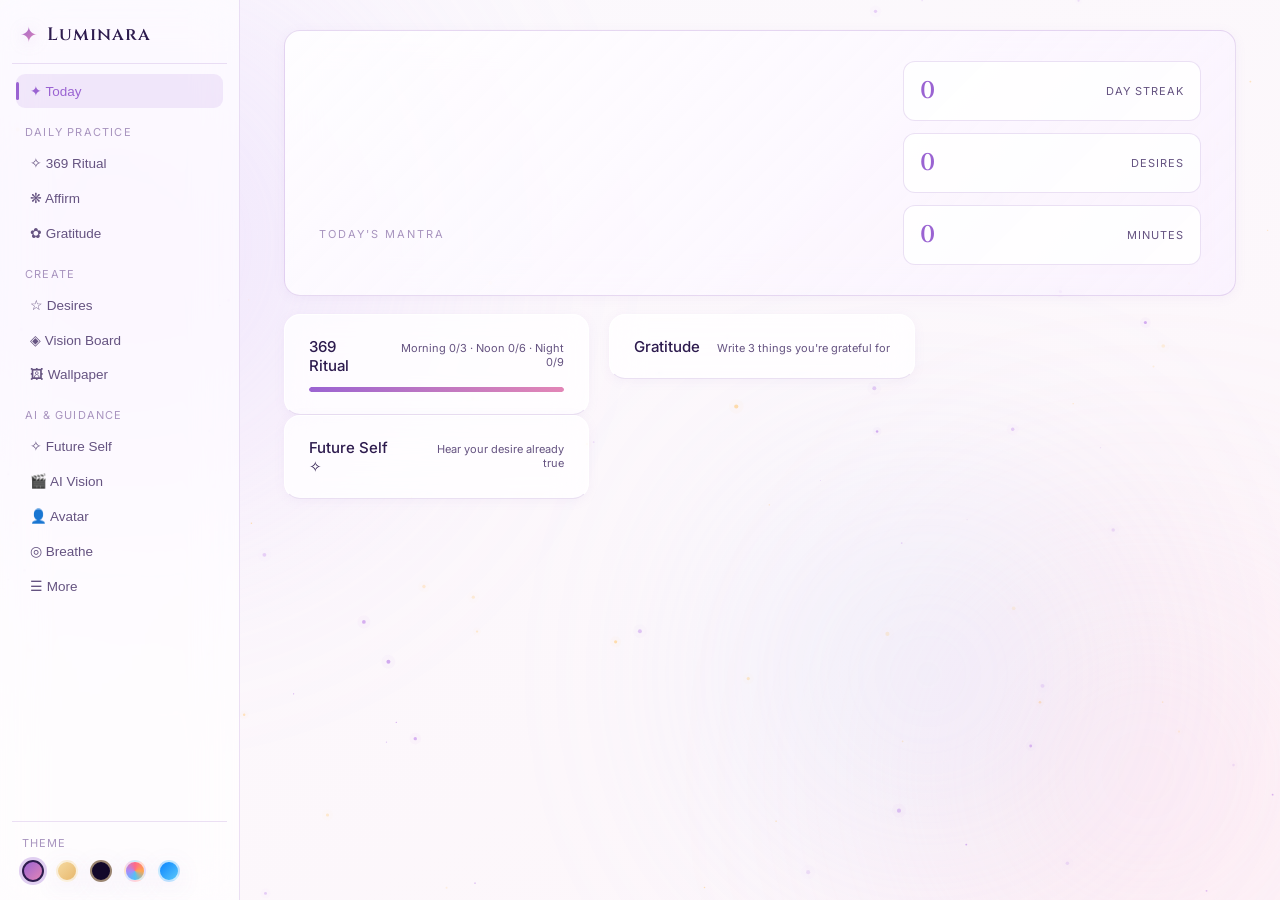
==== commit 4bda9dc2: "Add Liquid Glass theme (iOS 27 glassmorphism)" ====
--- a/index.html
+++ b/index.html
@@ -63,6 +63,7 @@
           <button class="ds-theme" data-theme="manifest-light" title="Manifest Light" style="background:linear-gradient(135deg,#F5D9A0,#E8B86D)"></button>
           <button class="ds-theme" data-theme="manifest-dark" title="Manifest Dark" style="background:#12082a;border-color:rgba(245,217,160,.6)"></button>
           <button class="ds-theme" data-theme="prism" title="Prism White" style="background:conic-gradient(#ff6a88,#ffa751,#4fc3f7,#a78bfa,#ff6a88)"></button>
+          <button class="ds-theme" data-theme="ios" title="Liquid Glass" style="background:linear-gradient(135deg,#0a84ff,#5ac8fa)"></button>
         </div>
       </div>
     </aside>
@@ -454,6 +455,7 @@
       <button class="theme-opt" data-theme="manifest-light"><span class="to-ico">☀</span><span class="to-name">Manifest Light</span><span class="to-desc">Liquid gold & glass</span></button>
       <button class="theme-opt" data-theme="manifest-dark"><span class="to-ico">🌙</span><span class="to-name">Manifest Dark</span><span class="to-desc">Cosmic nebula</span></button>
       <button class="theme-opt" data-theme="prism"><span class="to-ico">◈</span><span class="to-name">Prism White</span><span class="to-desc">Iridescent white</span></button>
+      <button class="theme-opt" data-theme="ios"><span class="to-ico">◉</span><span class="to-name">Liquid Glass</span><span class="to-desc">iOS 27 glass</span></button>
     </div>
 
     <!-- Onboarding Quiz -->
--- a/styles.css
+++ b/styles.css
@@ -836,3 +836,80 @@
 html.device-desktop #tab-ai-vision #aiResults { grid-column: 2; grid-row: 1 / 6; }
 html.device-desktop #tab-meditate .meditate-card { max-width: 560px; margin: 0 auto 16px; }
 html.device-desktop #tab-goals .form-card, html.device-desktop #tab-future .form-card { max-width: 780px; margin-left: auto; margin-right: auto; }
+
+/* ════════════════════════════════════════════════════════════════
+   LIQUID GLASS THEME — Apple iOS 26/27 glassmorphism
+   Translucent glass, reflective sheen, blue accent.
+   ════════════════════════════════════════════════════════════════ */
+:root[data-theme="ios"] {
+  --font-heading: -apple-system, BlinkMacSystemFont, 'Barlow', sans-serif;
+  --font-body: -apple-system, BlinkMacSystemFont, 'Barlow', 'Inter', sans-serif;
+  --bg-grad: linear-gradient(180deg, #f4f7fd 0%, #edf2fc 45%, #e6edfb 100%);
+  --surface: linear-gradient(145deg, rgba(255,255,255,0.55) 0%, rgba(255,255,255,0.28) 60%, rgba(228,237,255,0.35) 100%);
+  --surface-hover: linear-gradient(145deg, rgba(255,255,255,0.72) 0%, rgba(255,255,255,0.42) 60%, rgba(228,237,255,0.5) 100%);
+  --surface-2: rgba(255,255,255,0.55);
+  --border: rgba(255,255,255,0.68);
+  --border-strong: rgba(120,150,220,0.38);
+  --text: #1b1f2b;
+  --text-soft: #4a5568;
+  --text-dim: #8b95a8;
+  --accent: #007aff;
+  --accent2: #5ac8fa;
+  --accent3: #34c759;
+  --cta-grad: linear-gradient(180deg, #0a84ff 0%, #0066ff 100%);
+  --cta-text: #ffffff;
+  --stat-color: #007aff;
+  --heading-italic: normal;
+  --shadow-card: 0 10px 34px rgba(90,120,190,0.16), inset 0 1px 1px rgba(255,255,255,0.9);
+  --shadow-hover: 0 16px 46px rgba(90,120,190,0.24), inset 0 1px 1px rgba(255,255,255,0.95);
+  --aur-a: radial-gradient(circle, rgba(90,200,250,0.35) 0%, transparent 70%);
+  --aur-b: radial-gradient(circle, rgba(160,180,255,0.32) 0%, transparent 70%);
+  --aur-c: radial-gradient(circle, rgba(200,220,255,0.4) 0%, transparent 70%);
+  --aur-op: 0.5;
+  --heading-gradient: linear-gradient(135deg, #007aff, #5ac8fa);
+}
+
+:root[data-theme="ios"] .brand-logo,
+:root[data-theme="ios"] .brand-name { background: var(--heading-gradient); -webkit-background-clip: text; background-clip: text; color: transparent; }
+
+:root[data-theme="ios"] .glass::before,
+:root[data-theme="ios"] .card::before {
+  content: ""; position: absolute; inset: 0; z-index: -1; border-radius: inherit; pointer-events: none;
+  background: linear-gradient(135deg, rgba(255,255,255,0.85) 0%, rgba(255,255,255,0.4) 26%, rgba(255,255,255,0) 55%, rgba(255,255,255,0.16) 100%);
+  opacity: 0.6;
+}
+:root[data-theme="ios"] .glass, :root[data-theme="ios"] .card {
+  border: 1px solid rgba(255,255,255,0.75);
+  border-top-color: rgba(255,255,255,0.95);
+  box-shadow: inset 0 1px 0 rgba(255,255,255,0.9), inset 0 -1px 1px rgba(120,150,220,0.12), 0 10px 34px rgba(90,120,190,0.16);
+}
+:root[data-theme="ios"] .hero {
+  background: linear-gradient(135deg, rgba(255,255,255,0.6), rgba(235,242,255,0.45));
+  border: 1px solid rgba(255,255,255,0.8);
+  border-top-color: rgba(255,255,255,0.95);
+}
+:root[data-theme="ios"] .hero-greeting,
+:root[data-theme="ios"] .dm-text { background: var(--heading-gradient); -webkit-background-clip: text; background-clip: text; color: transparent; }
+:root[data-theme="ios"] .btn-primary {
+  border: 1px solid rgba(255,255,255,0.35);
+  border-radius: 16px;
+  box-shadow: inset 0 1.5px 0 rgba(255,255,255,0.45), 0 10px 26px rgba(0,122,255,0.35);
+}
+:root[data-theme="ios"] .tab-bar {
+  background: linear-gradient(180deg, rgba(255,255,255,0.55), rgba(255,255,255,0.32));
+  backdrop-filter: blur(30px) saturate(1.8);
+  -webkit-backdrop-filter: blur(30px) saturate(1.8);
+  border: 1px solid rgba(255,255,255,0.7);
+  border-top-color: rgba(255,255,255,0.9);
+  border-radius: 30px;
+  margin: 0 14px calc(10px + env(safe-area-inset-bottom));
+  box-shadow: 0 8px 30px rgba(80,110,180,0.18), inset 0 1px 1px rgba(255,255,255,0.9);
+}
+:root[data-theme="ios"] input, :root[data-theme="ios"] select, :root[data-theme="ios"] textarea {
+  background: rgba(255,255,255,0.55);
+  border: 1px solid rgba(255,255,255,0.75);
+  border-radius: 14px;
+  box-shadow: inset 0 1px 3px rgba(80,110,180,0.08), inset 0 1px 0 rgba(255,255,255,0.8);
+}
+:root[data-theme="ios"] .breath-circle { background: radial-gradient(circle at 38% 30%, #5ac8fa, #007aff 55%, #0055d4); box-shadow: 0 0 50px rgba(0,122,255,0.4); }
+:root[data-theme="ios"] .more-card { border-color: rgba(255,255,255,0.6); }
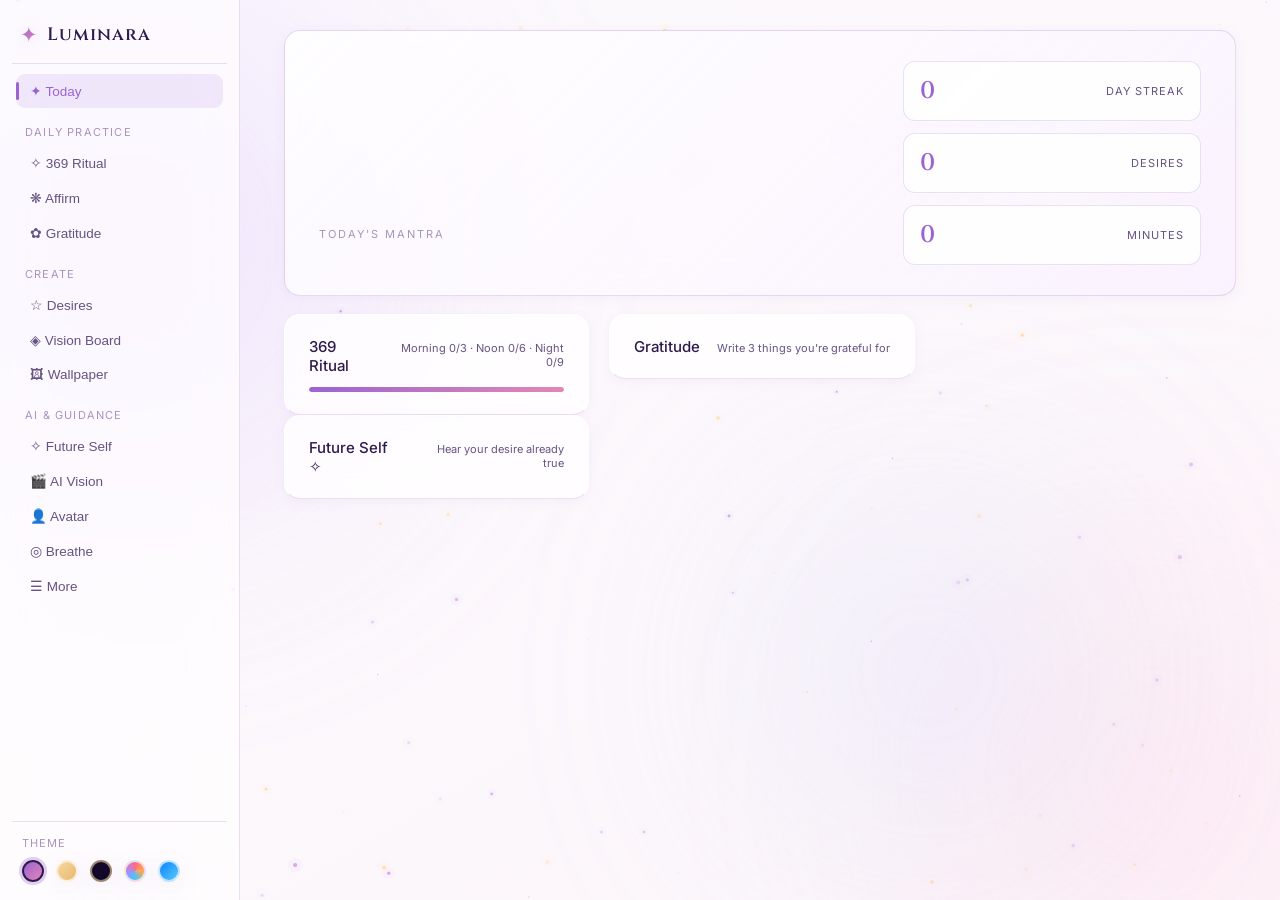
==== commit 305dd8c6: "Add custom affirmations: add/remove own affirmations, merged into swipe pool" ====
--- a/index.html
+++ b/index.html
@@ -168,6 +168,13 @@
       <section id="tab-affirm" class="tab-page">
         <h2 class="page-title">Sacred Affirmations</h2>
         <p class="page-sub">Speak them aloud. Let the words sink into your subconscious.</p>
+        <div class="card glass form-card">
+          <label class="field-label">Your own affirmation</label>
+          <div class="form-row">
+            <input type="text" id="affirmNew" placeholder="e.g. I attract opportunities everywhere" maxlength="80">
+            <button id="affirmAdd" class="btn-primary btn-small">Add ✦</button>
+          </div>
+        </div>
         <div class="chips" id="affirmCats"></div>
 
         <!-- Stella-style Swipe collector -->
--- a/styles.css
+++ b/styles.css
@@ -837,6 +837,10 @@
 html.device-desktop #tab-meditate .meditate-card { max-width: 560px; margin: 0 auto 16px; }
 html.device-desktop #tab-goals .form-card, html.device-desktop #tab-future .form-card { max-width: 780px; margin-left: auto; margin-right: auto; }
 
+/* Custom affirmations */
+.list-head { font-size: 11.5px; text-transform: uppercase; letter-spacing: 1.2px; color: var(--text-dim); padding: 12px 4px 6px; }
+.list-sep { border-top: 1px solid var(--border); margin: 8px 0 12px; }
+
 /* ════════════════════════════════════════════════════════════════
    LIQUID GLASS THEME — Apple iOS 26/27 glassmorphism
    Translucent glass, reflective sheen, blue accent.
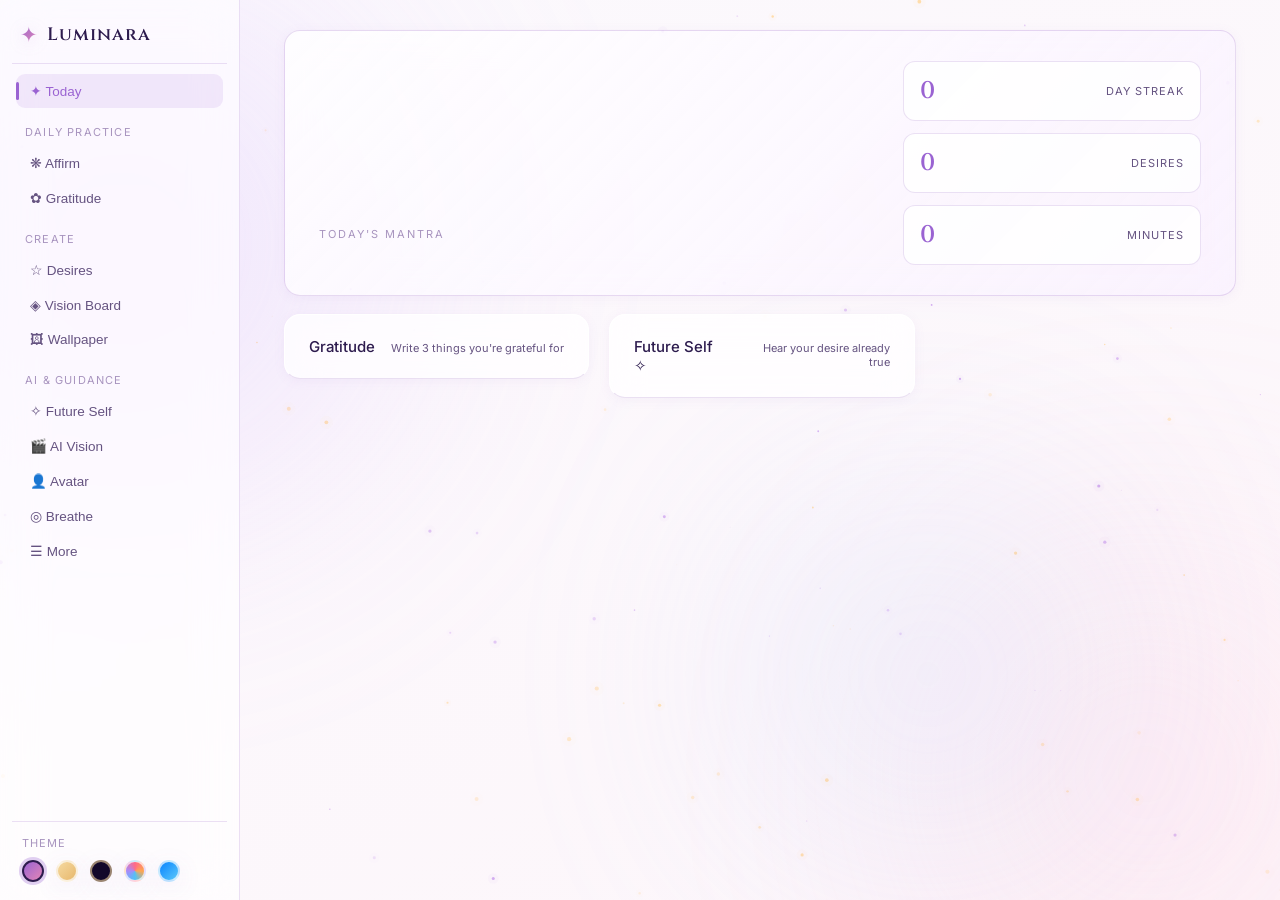
==== commit 930529db: "Remove 369 Manifestation Ritual feature (page, nav, home card, logic, landing mentions)" ====
--- a/index.html
+++ b/index.html
@@ -4,7 +4,7 @@
   <meta charset="UTF-8">
   <meta name="viewport" content="width=device-width, initial-scale=1.0, viewport-fit=cover, user-scalable=no">
   <title>Luminara — Manifest Your Reality</title>
-  <meta name="description" content="A dreamy manifestation tool: 369 method, gratitude journal, vision board, future-self audio & affirmations">
+  <meta name="description" content="A dreamy manifestation tool: affirmations, gratitude journal, vision board, future-self audio & AI guidance">
   <link rel="manifest" href="manifest.json">
   <meta name="theme-color" content="#120022">
   <link rel="apple-touch-icon" href="icons/icon-192.png">
@@ -42,7 +42,6 @@
       <nav class="ds-nav">
         <button class="side-link active" data-tab="tab-today">✦ Today</button>
         <p class="ds-group">Daily Practice</p>
-        <button class="side-link" data-tab="tab-369">✧ 369 Ritual</button>
         <button class="side-link" data-tab="tab-affirm">❋ Affirm</button>
         <button class="side-link" data-tab="tab-gratitude">✿ Gratitude</button>
         <p class="ds-group">Create</p>
@@ -101,14 +100,6 @@
           </div>
         </div>
 
-        <div class="card glass focus-card" data-goto="tab-369">
-          <div class="focus-top">
-            <span class="focus-title">369 Ritual</span>
-            <span class="focus-meta" id="glance369">Morning 0/3 · Noon 0/6 · Night 0/9</span>
-          </div>
-          <div class="focus-bar"><div id="glance369bar"></div></div>
-        </div>
-
         <div class="card glass focus-card" data-goto="tab-gratitude">
           <div class="focus-top">
             <span class="focus-title">Gratitude</span>
@@ -145,25 +136,6 @@
         <div id="goalList" class="list"></div>
       </section>
 
-      <!-- 369 -->
-      <section id="tab-369" class="tab-page">
-        <h2 class="page-title">369 Manifestation Ritual</h2>
-        <p class="page-sub">Write 3× in the morning, 6× at noon, 9× at night. Focus on the feeling of your desire already fulfilled.</p>
-        <div class="card glass form-card">
-          <label class="field-label">Today's Affirmation</label>
-          <div class="form-row">
-            <input type="text" id="affirmInput" placeholder="I am worthy of all abundance" maxlength="50">
-            <button id="affirmSave" class="btn-primary btn-small">Set</button>
-          </div>
-          <p class="current-affirm" id="currentAffirm"></p>
-        </div>
-        <div id="sessions"></div>
-        <div id="done369" class="celebration hidden">
-          <span class="cel-emoji">✧</span>
-          <span>Ritual complete! The Universe has received your order.</span>
-        </div>
-      </section>
-
       <!-- Affirmations -->
       <section id="tab-affirm" class="tab-page">
         <h2 class="page-title">Sacred Affirmations</h2>
@@ -449,7 +421,6 @@
 
     <nav class="tab-bar">
       <button class="tab-btn active" data-tab="tab-today"><span class="tb-icon">✦</span><span class="tb-label">Home</span></button>
-      <button class="tab-btn" data-tab="tab-369"><span class="tb-icon">✧</span><span class="tb-label">369</span></button>
       <button class="tab-btn" data-tab="tab-affirm"><span class="tb-icon">❋</span><span class="tb-label">Affirm</span></button>
       <button class="tab-btn" data-tab="tab-more"><span class="tb-icon">☰</span><span class="tb-label">More</span></button>
     </nav>
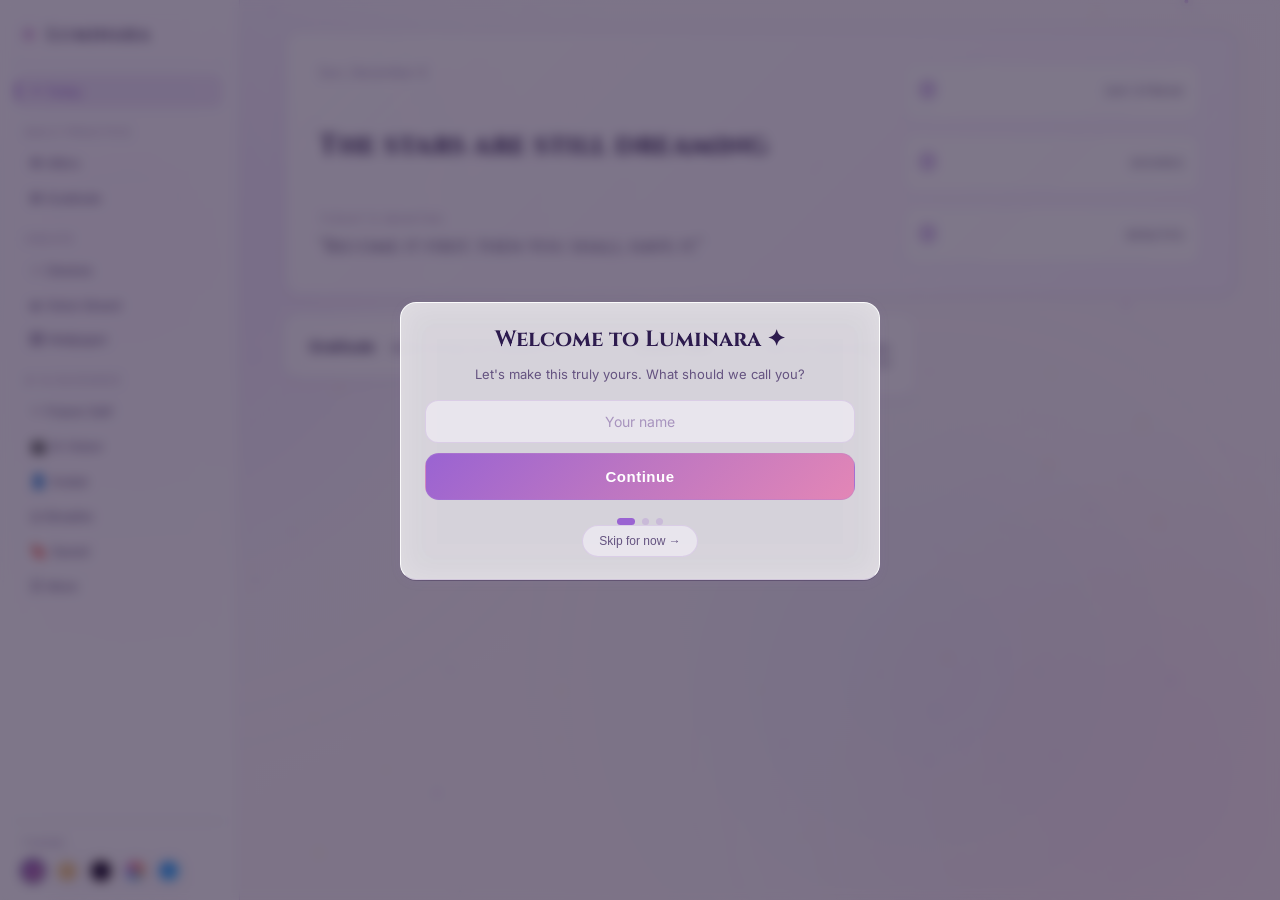
==== commit 6e7dc256: "Add Saved Inspiration: collect links/notes from any app (paste + Web Share Target)" ====
--- a/index.html
+++ b/index.html
@@ -53,6 +53,7 @@
         <button class="side-link" data-tab="tab-ai-vision">🎬 AI Vision</button>
         <button class="side-link" data-tab="tab-avatar">👤 Avatar</button>
         <button class="side-link" data-tab="tab-meditate">◎ Breathe</button>
+        <button class="side-link" data-tab="tab-saved">🔖 Saved</button>
         <button class="side-link" data-tab="tab-more">☰ More</button>
       </nav>
       <div class="ds-foot">
@@ -370,6 +371,21 @@
         </div>
       </section>
 
+      <!-- Saved Inspiration -->
+      <section id="tab-saved" class="tab-page">
+        <h2 class="page-title">Saved Inspiration</h2>
+        <p class="page-sub">One-tap collect anything that inspires you — from any app, in one place.</p>
+        <div class="card glass form-card">
+          <label class="field-label">Paste a link or note</label>
+          <textarea id="savedInput" rows="3" placeholder="Paste a social media link or any inspiring words…" maxlength="500"></textarea>
+          <div class="form-row">
+            <input id="savedTitle" type="text" placeholder="Optional title / tag" maxlength="60">
+            <button id="savedAdd" class="btn-primary btn-small">Save 🔖</button>
+          </div>
+        </div>
+        <div id="savedList" class="list"></div>
+      </section>
+
       <!-- More / Practice Hub -->
       <section id="tab-more" class="tab-page">
         <h2 class="page-title">Your Practice</h2>
@@ -389,6 +405,11 @@
             <span class="mc-ico">👤</span>
             <span class="mc-title">Avatar</span>
             <span class="mc-desc">A guide who speaks to you</span>
+          </div>
+          <div class="more-card" data-goto="tab-saved">
+            <span class="mc-ico">🔖</span>
+            <span class="mc-title">Saved</span>
+            <span class="mc-desc">Collect inspiration</span>
           </div>
           <div class="more-card" data-goto="tab-goals">
             <span class="mc-ico">☆</span>
--- a/styles.css
+++ b/styles.css
@@ -841,6 +841,9 @@
 .list-head { font-size: 11.5px; text-transform: uppercase; letter-spacing: 1.2px; color: var(--text-dim); padding: 12px 4px 6px; }
 .list-sep { border-top: 1px solid var(--border); margin: 8px 0 12px; }
 
+/* Saved inspiration */
+.saved-link { display: block; font-size: 14px; color: var(--accent); text-decoration: underline; word-break: break-all; line-height: 1.5; }
+
 /* ════════════════════════════════════════════════════════════════
    LIQUID GLASS THEME — Apple iOS 26/27 glassmorphism
    Translucent glass, reflective sheen, blue accent.
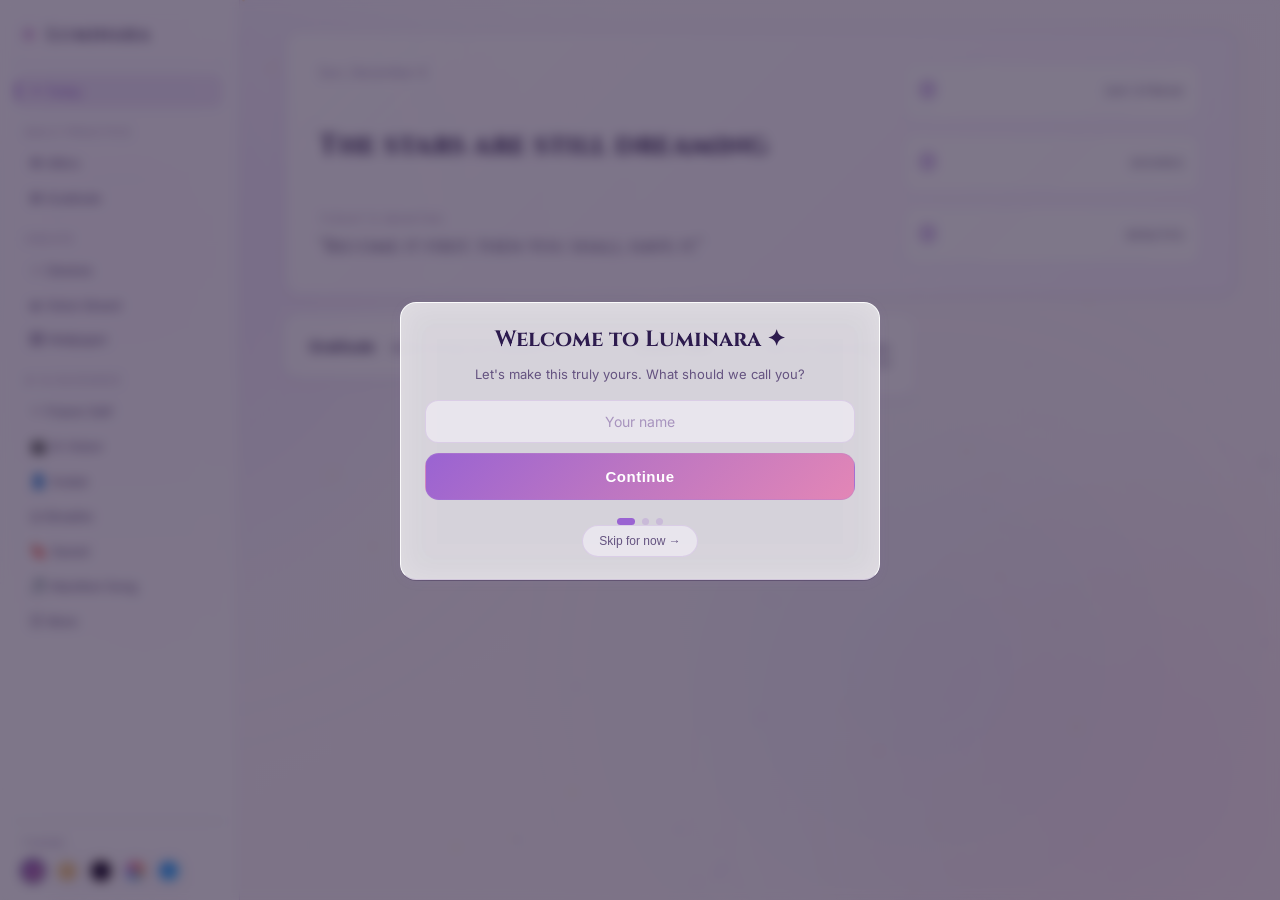
==== commit f168db82: "Add Manifest Song: AI lyrics from dream input + Web Audio generative melody (3 styles)" ====
--- a/index.html
+++ b/index.html
@@ -54,6 +54,7 @@
         <button class="side-link" data-tab="tab-avatar">👤 Avatar</button>
         <button class="side-link" data-tab="tab-meditate">◎ Breathe</button>
         <button class="side-link" data-tab="tab-saved">🔖 Saved</button>
+        <button class="side-link" data-tab="tab-song">🎵 Manifest Song</button>
         <button class="side-link" data-tab="tab-more">☰ More</button>
       </nav>
       <div class="ds-foot">
@@ -386,6 +387,27 @@
         <div id="savedList" class="list"></div>
       </section>
 
+      <!-- Manifest Song -->
+      <section id="tab-song" class="tab-page">
+        <h2 class="page-title">Manifest Song</h2>
+        <p class="page-sub">Describe the life you want — hear it become your own song.</p>
+        <div class="card glass form-card">
+          <label class="field-label">Your dream</label>
+          <textarea id="songInput" rows="2" placeholder="e.g. I live by the ocean, free and deeply loved" maxlength="120"></textarea>
+          <button id="songGen" class="btn-primary">Write My Song 🎵</button>
+          <div class="chips" id="songStyles">
+            <button class="chip active" data-style="calm">🌊 Calm</button>
+            <button class="chip" data-style="uplifting">⚡ Uplifting</button>
+            <button class="chip" data-style="dreamy">🌙 Dreamy</button>
+          </div>
+        </div>
+        <div id="songLyrics" class="card glass song-card"></div>
+        <div class="song-controls">
+          <button id="songPlay" class="btn-primary hidden">▶ Play</button>
+          <button id="songStop" class="link-btn hidden">⏹ Stop</button>
+        </div>
+      </section>
+
       <!-- More / Practice Hub -->
       <section id="tab-more" class="tab-page">
         <h2 class="page-title">Your Practice</h2>
@@ -410,6 +432,11 @@
             <span class="mc-ico">🔖</span>
             <span class="mc-title">Saved</span>
             <span class="mc-desc">Collect inspiration</span>
+          </div>
+          <div class="more-card" data-goto="tab-song">
+            <span class="mc-ico">🎵</span>
+            <span class="mc-title">Manifest Song</span>
+            <span class="mc-desc">Hear your dream as music</span>
           </div>
           <div class="more-card" data-goto="tab-goals">
             <span class="mc-ico">☆</span>
--- a/styles.css
+++ b/styles.css
@@ -844,6 +844,13 @@
 /* Saved inspiration */
 .saved-link { display: block; font-size: 14px; color: var(--accent); text-decoration: underline; word-break: break-all; line-height: 1.5; }
 
+/* Manifest Song */
+.song-card { text-align: center; padding: 28px 22px; min-height: 220px; }
+.sl-section { font-size: 11px; text-transform: uppercase; letter-spacing: 2.5px; color: var(--text-dim); margin: 22px 0 8px; }
+.sl-line { font-family: var(--font-heading); font-style: var(--heading-italic); font-size: 17px; line-height: 1.7; color: var(--text-soft); transition: 0.45s; padding: 4px 0; }
+.sl-line.active { color: var(--accent); font-size: 20px; transform: scale(1.03); }
+.song-controls { display: flex; justify-content: center; align-items: center; gap: 14px; margin-top: 4px; min-height: 46px; }
+
 /* ════════════════════════════════════════════════════════════════
    LIQUID GLASS THEME — Apple iOS 26/27 glassmorphism
    Translucent glass, reflective sheen, blue accent.
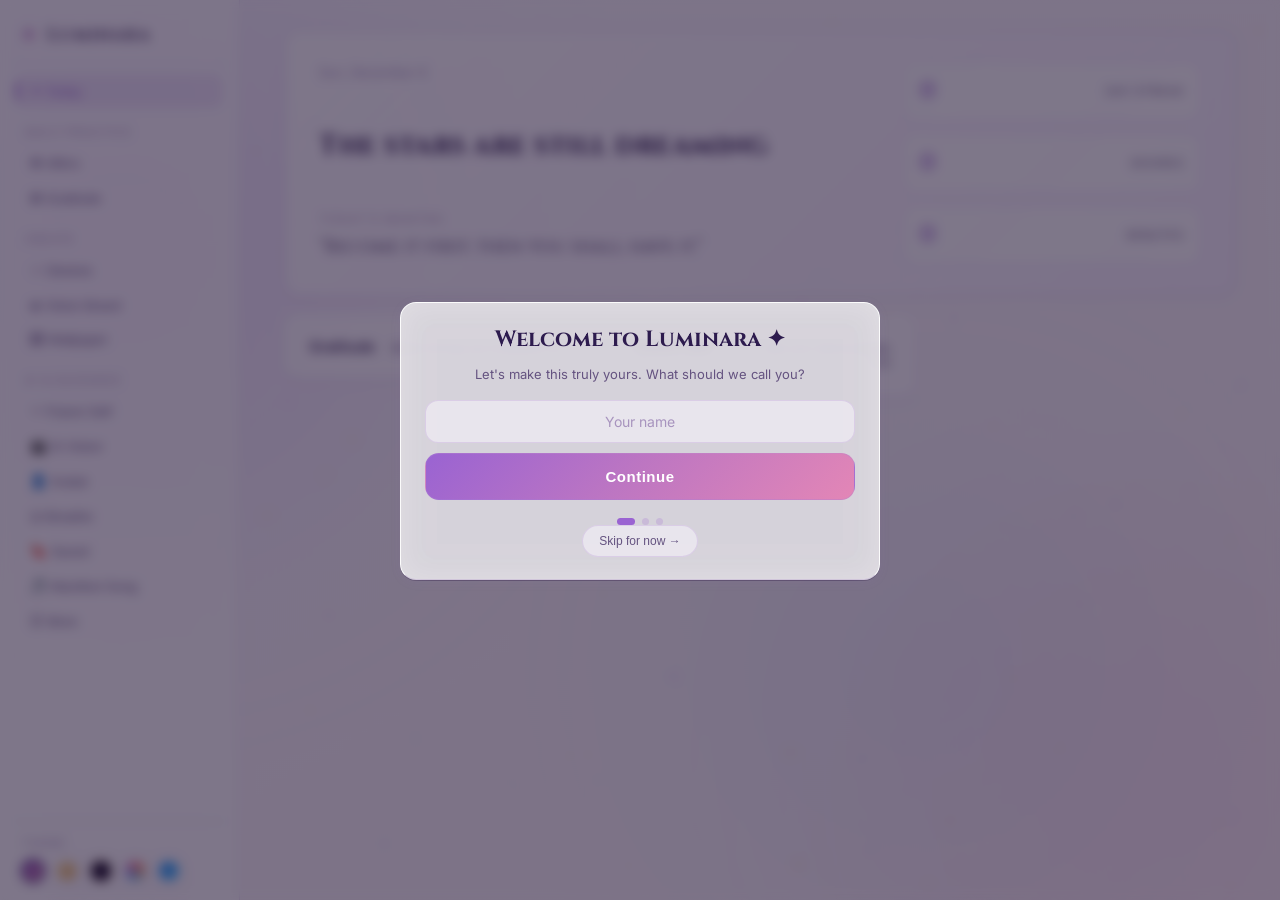
==== commit 80df7c70: "Wallpaper: free-drag text repositioning + persistence + reset (SW v30)" ====
--- a/index.html
+++ b/index.html
@@ -323,6 +323,10 @@
 
         <div class="card glass form-card">
           <canvas id="wpCanvas" class="wp-canvas"></canvas>
+          <div class="wp-pos-row">
+            <span class="wp-hint">✥ Drag the text on the wallpaper to reposition it</span>
+            <button id="wpResetPos" class="chip" type="button">↺ Reset position</button>
+          </div>
           <button id="wpExport" class="btn-primary">⬇ Download Wallpaper</button>
           <div id="wpGuide" class="wp-guide hidden">
             <p class="wp-guide-t"><b>Set it as your wallpaper:</b></p>
--- a/styles.css
+++ b/styles.css
@@ -624,7 +624,10 @@
 .wp-size { margin-top: 12px; display: flex; align-items: center; gap: 10px; }
 .wp-size label { font-size: 12px; color: var(--text-soft); min-width: 62px; }
 .wp-size input[type="range"] { flex: 1; accent-color: var(--accent); }
-.wp-canvas { width: 100%; border-radius: 16px; box-shadow: var(--shadow-card); background: #000; margin-bottom: 12px; }
+.wp-canvas { width: 100%; border-radius: 16px; box-shadow: var(--shadow-card); background: #000; margin-bottom: 12px; cursor: grab; touch-action: none; }
+.wp-canvas.dragging { cursor: grabbing; }
+.wp-pos-row { display: flex; align-items: center; justify-content: space-between; gap: 10px; margin-bottom: 12px; flex-wrap: wrap; }
+.wp-hint { font-size: 12px; color: var(--text-soft); }
 .wp-guide { margin-top: 12px; background: var(--surface-2); border: 1px solid var(--border); border-radius: 12px; padding: 12px 14px; }
 .wp-guide-t { font-size: 13px; color: var(--text); margin-bottom: 6px; }
 .wp-guide-b { font-size: 12px; color: var(--text-soft); line-height: 1.7; }
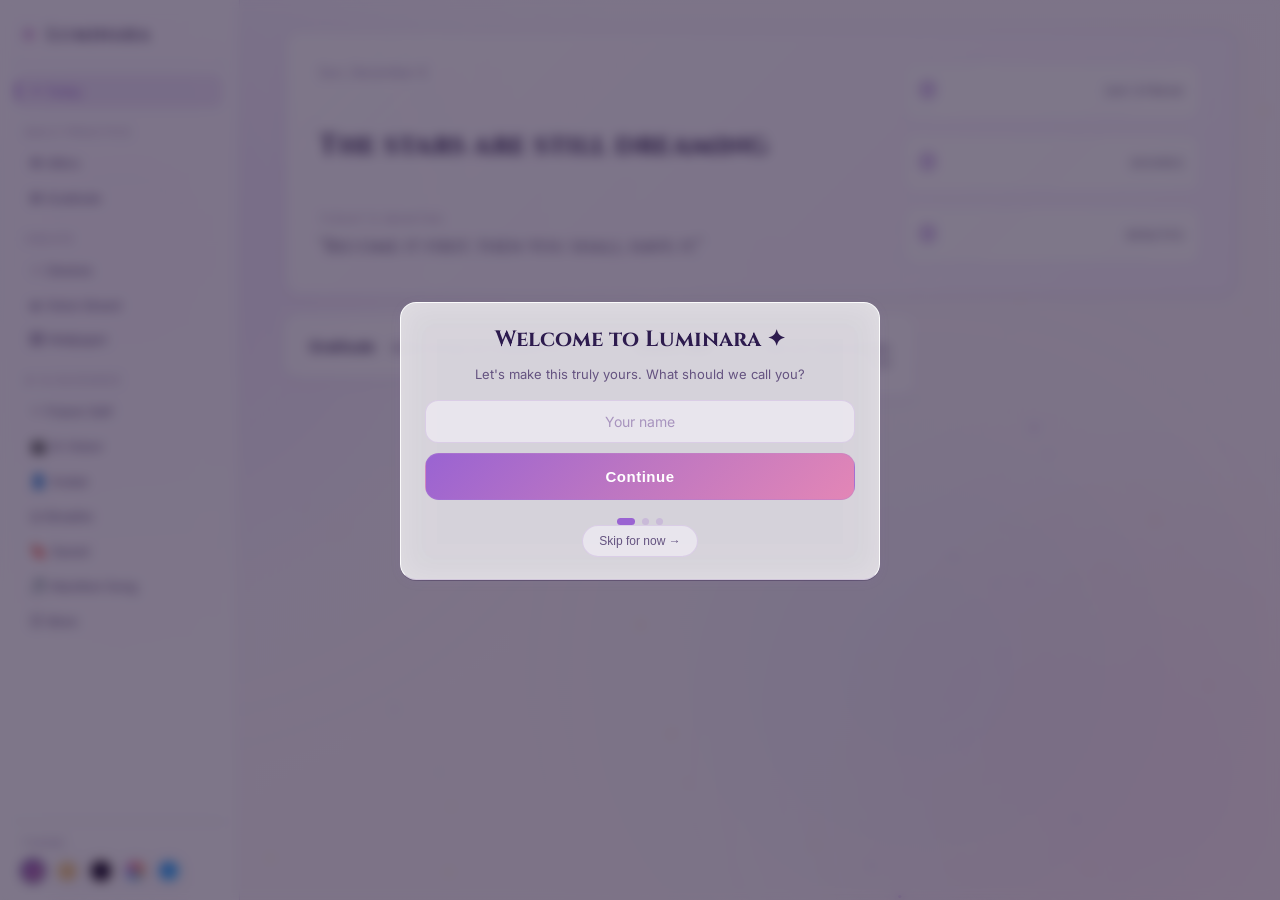
==== commit 4105037b: "Wallpaper: alignment guides (center + rule-of-thirds) with snap-to-line while dragging (SW v31)" ====
--- a/index.html
+++ b/index.html
@@ -324,7 +324,7 @@
         <div class="card glass form-card">
           <canvas id="wpCanvas" class="wp-canvas"></canvas>
           <div class="wp-pos-row">
-            <span class="wp-hint">✥ Drag the text on the wallpaper to reposition it</span>
+            <span class="wp-hint">✥ Drag the text — it snaps to center &amp; rule-of-thirds guides</span>
             <button id="wpResetPos" class="chip" type="button">↺ Reset position</button>
           </div>
           <button id="wpExport" class="btn-primary">⬇ Download Wallpaper</button>
